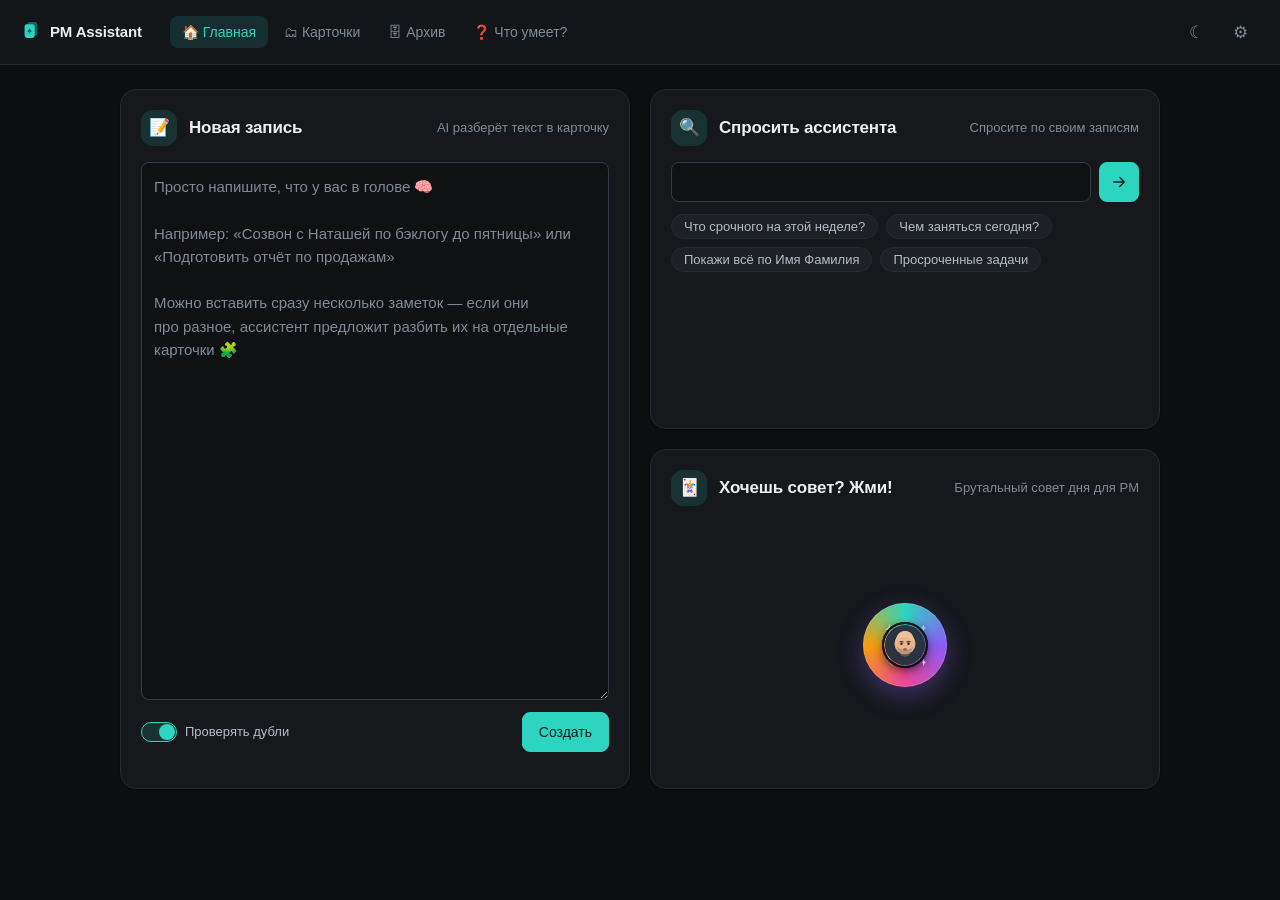
==== index.html @ d9297b16 "Типографика: неразрывные пробелы (&nbsp;) после предлогов в UI-тексте; кэш v=10" ====
<!DOCTYPE html>
<html lang="ru" data-theme="dark">
<head>
  <meta charset="UTF-8" />
  <meta name="viewport" content="width=device-width, initial-scale=1.0" />
  <meta name="description" content="PM Assistant — личный ИИ-ассистент менеджера продукта: превращает мысли в&nbsp;карточки, ищет по&nbsp;записям, проверяет дубли, синхронизирует между устройствами." />
  <meta name="color-scheme" content="dark light" />
  <meta name="theme-color" content="#0d0e10" />
  <title>PM Assistant</title>
  <link rel="icon" type="image/svg+xml" href="icon.svg" />
  <link rel="apple-touch-icon" href="icon.svg" />
  <link rel="stylesheet" href="style.css?v=10" />
</head>
<body>
  <header class="topbar">
    <div class="brand">
      <span class="logo" aria-hidden="true"><svg viewBox="0 0 24 24" fill="currentColor" aria-hidden="true"><rect x="8" y="1.2" width="11" height="15" rx="2.6" opacity="0.4"/><path fill-rule="evenodd" d="M7.6 3.5 h5.8 a2.6 2.6 0 0 1 2.6 2.6 v9.8 a2.6 2.6 0 0 1 -2.6 2.6 h-5.8 a2.6 2.6 0 0 1 -2.6 -2.6 v-9.8 a2.6 2.6 0 0 1 2.6 -2.6 Z M10.5 7 C10.5 9.2 8.7 11 6.5 11 C8.7 11 10.5 12.8 10.5 15 C10.5 12.8 12.3 11 14.5 11 C12.3 11 10.5 9.2 10.5 7 Z"/></svg></span>
      <h1>PM Assistant</h1>
    </div>
    <nav class="tabs" role="tablist">
      <button class="tab" role="tab" data-tab="capture" aria-selected="true">🏠 Главная</button>
      <button class="tab" role="tab" data-tab="board" aria-selected="false">🗂 Карточки</button>
      <button class="tab" role="tab" data-tab="archive" aria-selected="false">🗄 Архив</button>
      <button class="tab" role="tab" data-tab="help" aria-selected="false">❓ Что умеет?</button>
    </nav>
    <div class="topbar-actions">
      <button id="theme-toggle" class="icon-btn" title="Переключить тему" aria-label="Переключить тему">☾</button>
      <button id="settings-btn" class="icon-btn" title="Настройки" aria-label="Настройки">⚙</button>
    </div>
  </header>

  <main class="content">
    <!-- ВКЛАДКА: ГЛАВНАЯ -->
    <section id="view-capture" class="view view-capture" data-view="capture">
      <!-- Поиск (сверху) -->
      <section class="home-block home-block--search">
        <div class="home-block-head">
          <span class="home-block-icon">🔍</span>
          <h2 class="home-block-title">Спросить ассистента</h2>
          <span class="home-block-hint">Спросите по&nbsp;своим записям</span>
        </div>
        <div class="find-bar">
          <input id="search-input" class="find-input" type="text" placeholder="" />
          <button id="search-btn" class="btn btn-primary btn-icon" aria-label="Спросить">
            <span class="ic"><svg viewBox="0 0 24 24" fill="none" stroke="currentColor" stroke-width="1.8" stroke-linecap="round" stroke-linejoin="round" aria-hidden="true"><path d="M5 12h14M13 6l6 6-6 6"/></svg></span>
          </button>
        </div>
        <div class="find-suggestions">
          <button class="chip suggestion">Что срочного на&nbsp;этой неделе?</button>
          <button class="chip suggestion">Чем заняться сегодня?</button>
          <button class="chip suggestion">Покажи всё по&nbsp;Имя Фамилия</button>
          <button class="chip suggestion">Просроченные задачи</button>
        </div>
        <div id="search-status" class="status-line" hidden></div>
        <div id="search-answer" class="answer" hidden></div>
        <ul id="search-results" class="card-list"></ul>
      </section>

      <!-- Захват / обработка (снизу) -->
      <section class="home-block home-block--capture">
        <div class="home-block-head">
          <span class="home-block-icon">📝</span>
          <h2 class="home-block-title">Новая запись</h2>
          <span class="home-block-hint">AI разберёт текст в&nbsp;карточку</span>
        </div>
        <textarea
          id="capture-input"
          class="capture-input"
          placeholder="Просто напишите, что у&nbsp;вас в&nbsp;голове 🧠

Например: «Созвон с&nbsp;Наташей по&nbsp;бэклогу до&nbsp;пятницы» или «Подготовить отчёт по&nbsp;продажам»

Можно вставить сразу несколько заметок — если они про&nbsp;разное, ассистент предложит разбить их на&nbsp;отдельные карточки 🧩"
        ></textarea>
        <div class="capture-actions">
          <label class="switch" title="Перед сохранением проверять, нет ли похожей карточки">
            <input type="checkbox" id="dupcheck-toggle" checked />
            <span class="switch-track"><span class="switch-thumb"></span></span>
            <span class="switch-label">Проверять дубли</span>
          </label>
          <button id="parse-btn" class="btn btn-primary">Создать</button>
        </div>
        <div id="capture-status" class="status-line" hidden></div>
        <div id="capture-result" class="capture-result"></div>
      </section>

      <!-- The daily AI Meme -->
      <section class="home-block home-block--meme">
        <div class="home-block-head">
          <span class="home-block-icon">🃏</span>
          <h2 class="home-block-title">Хочешь совет? Жми!</h2>
          <span class="home-block-hint">Брутальный совет дня для&nbsp;PM</span>
        </div>
        <div class="meme-stage">
          <div class="meme-orbit">
            <button id="meme-btn" class="meme-btn" type="button" aria-label="Получить совет" title="Нажми на&nbsp;кнопку и&nbsp;получи совет">
              <span class="meme-btn-glow" aria-hidden="true"></span>
              <span class="meme-btn-ic" aria-hidden="true">🪩</span>
            </button>
            <span class="meme-avatar meme-avatar--1" aria-hidden="true">
              <svg viewBox="0 0 36 36" xmlns="http://www.w3.org/2000/svg">
                <circle cx="18" cy="18" r="17" fill="#2a3340"/>
                <path d="M8 16 C8 27 12 32 18 32 C24 32 28 27 28 16 C25 21 21 23 18 23 C15 23 11 21 8 16 Z" fill="#4a3b30"/>
                <circle cx="18" cy="16" r="8.4" fill="#e8b48c"/>
                <path d="M9.6 14 C9.6 8 13 5 18 5 C23 5 26.4 8 26.4 14 C24 11 21 10.4 18 10.4 C15 10.4 12 11 9.6 14 Z" fill="#3a2f2a"/>
                <path d="M11 18 C12 26 15 29 18 29 C21 29 20 22 18 22 C16 22 13 21 11 18 Z" fill="#3a2f2a"/>
                <rect x="12.8" y="14" width="4" height="1.4" rx="0.7" fill="#3a2f2a"/>
                <rect x="19.2" y="14" width="4" height="1.4" rx="0.7" fill="#3a2f2a"/>
                <circle cx="15" cy="16.6" r="1" fill="#1a1a1a"/>
                <circle cx="21" cy="16.6" r="1" fill="#1a1a1a"/>
              </svg>
            </span>
            <span class="meme-avatar meme-avatar--2" aria-hidden="true">
              <svg viewBox="0 0 36 36" xmlns="http://www.w3.org/2000/svg">
                <circle cx="18" cy="18" r="17" fill="#2a3340"/>
                <circle cx="18" cy="17" r="9" fill="#e8b48c"/>
                <path d="M10 14 C11 8 14.5 6 18 6 C21.5 6 25 8 26 14 C23 12 21 11.5 18 11.5 C15 11.5 13 12 10 14 Z" fill="#edbf9a"/>
                <path d="M11 19 C12 25 15 28 18 28 C21 28 24 25 25 19 C23 21 20.5 22 18 22 C15.5 22 13 21 11 19 Z" fill="#9a7a63" opacity="0.5"/>
                <rect x="13.2" y="14.6" width="3.6" height="1.3" rx="0.6" fill="#5a4636"/>
                <rect x="19.2" y="14.6" width="3.6" height="1.3" rx="0.6" fill="#5a4636"/>
                <circle cx="15" cy="17" r="1" fill="#1a1a1a"/>
                <circle cx="21" cy="17" r="1" fill="#1a1a1a"/>
                <rect x="16.5" y="20.6" width="3" height="2.4" rx="1" fill="#5a4636" opacity="0.6"/>
              </svg>
            </span>
          </div>
          <div id="meme-status" class="status-line" hidden></div>
          <blockquote id="meme-output" class="meme-output" hidden>
            <p class="meme-text"></p>
            <cite class="meme-hero"></cite>
          </blockquote>
        </div>
      </section>
    </section>

    <!-- ВКЛАДКА: КАРТОЧКИ -->
    <section id="view-board" class="view" data-view="board" hidden>
      <div class="filter-bar" role="toolbar" aria-label="Фильтры и&nbsp;сортировка">
        <span class="filter-cell">
          <select id="filter-person" class="filter-field" aria-label="Фильтр по&nbsp;персонам"><option value="">Персоны</option></select>
          <button type="button" class="filter-clear" data-clear="person" aria-label="Сбросить фильтр по&nbsp;персонам" hidden>✕</button>
        </span>
        <span class="filter-cell">
          <select id="filter-project" class="filter-field" aria-label="Фильтр по&nbsp;проекту"><option value="">Проект</option></select>
          <button type="button" class="filter-clear" data-clear="project" aria-label="Сбросить фильтр по&nbsp;проекту" hidden>✕</button>
        </span>
        <span class="filter-cell">
          <select id="filter-priority" class="filter-field" aria-label="Фильтр по&nbsp;приоритету">
            <option value="">Приоритет</option>
            <option value="P1">Высокий</option>
            <option value="P2">Средний</option>
            <option value="P3">Низкий</option>
          </select>
          <button type="button" class="filter-clear" data-clear="priority" aria-label="Сбросить фильтр по&nbsp;приоритету" hidden>✕</button>
        </span>
        <span class="filter-cell">
          <select id="filter-daterange" class="filter-field" aria-label="Фильтр по&nbsp;сроку">
            <option value="all">Срок</option>
            <option value="overdue">Просроченные</option>
            <option value="today">Сегодня</option>
            <option value="this_week">Эта неделя</option>
            <option value="this_month">Этот месяц</option>
          </select>
          <button type="button" class="filter-clear" data-clear="daterange" aria-label="Сбросить фильтр по&nbsp;сроку" hidden>✕</button>
        </span>
        <span class="filter-cell">
          <select id="filter-created" class="filter-field" aria-label="Фильтр по&nbsp;дате создания">
            <option value="all">Дата создания</option>
            <option value="today">Создано сегодня</option>
            <option value="this_week">Создано на&nbsp;этой неделе</option>
            <option value="this_month">Создано в&nbsp;этом месяце</option>
            <option value="older">Создано раньше</option>
          </select>
          <button type="button" class="filter-clear" data-clear="created" aria-label="Сбросить фильтр по&nbsp;дате создания" hidden>✕</button>
        </span>
        <select id="sort-select" class="filter-field filter-field--sort" aria-label="Сортировка">
          <option value="default">По&nbsp;умолчанию</option>
          <option value="deadline">По&nbsp;сроку</option>
          <option value="priority">По&nbsp;приоритету</option>
          <option value="person">По&nbsp;персонам</option>
          <option value="project">По&nbsp;проекту</option>
        </select>
        <button id="filter-reset" class="reset-link" disabled>Сбросить всё</button>
      </div>

      <p id="cards-count" class="board-count" hidden></p>
      <ul id="cards-list" class="board-grid"></ul>
      <p id="cards-empty" class="empty-col" hidden>Пока пусто. Добавьте запись на&nbsp;Главной.</p>
      <p id="cards-empty-filtered" class="empty-col" hidden>Ничего не найдено по&nbsp;выбранным фильтрам. <button type="button" id="cards-empty-reset" class="reset-link">Сбросить фильтры</button></p>
    </section>

    <!-- ВКЛАДКА: АРХИВ -->
    <section id="view-archive" class="view" data-view="archive" hidden>
      <div class="archive-head">
        <p class="hint">Карточки, удалённые из&nbsp;раздела «Карточки». Их можно вернуть или удалить навсегда.</p>
        <div class="archive-head-actions">
          <span class="count" id="count-archive">0</span>
          <button id="archive-clear" class="btn btn-ghost btn-sm" hidden>Очистить архив</button>
        </div>
      </div>
      <ul id="archive-list" class="card-list"></ul>
      <p id="archive-empty" class="empty-col" hidden>Архив пуст.</p>
    </section>

    <!-- ВКЛАДКА: ЧТО УМЕЕТ? -->
    <section id="view-help" class="view" data-view="help" hidden>
      <section class="home-block">
        <div class="home-block-head">
          <span class="home-block-icon">🧭</span>
          <h2 class="home-block-title">Что умеет PM Assistant</h2>
          <span class="home-block-hint">Возможности простым языком</span>
        </div>
        <p class="hint">PM Assistant — личный ассистент менеджера продукта. Он превращает разрозненные мысли,
          задачи и&nbsp;договорённости в&nbsp;аккуратные карточки и&nbsp;помогает быстро находить нужное.
          Ниже — задачи, которые он решает (в&nbsp;формате «Когда… → я&nbsp;хочу… → чтобы…»).</p>

        <ul class="help-grid">
          <li class="help-item">
            <span class="help-icon">📝</span>
            <div class="help-body">
              <h3 class="help-title">Новая запись из&nbsp;обычного текста</h3>
              <p class="help-jtbd"><b>Когда</b> мысль или задача возникает на&nbsp;ходу, <b>я&nbsp;хочу</b> записать её
                обычным текстом, <b>чтобы</b> не отвлекаться на&nbsp;заполнение полей.</p>
              <p class="help-desc">Пишете свободным текстом — ИИ сам разбирает его в&nbsp;структурированную карточку:
                заголовок, описание, персоны, проекты, приоритет, срок и&nbsp;теги.</p>
            </div>
          </li>

          <li class="help-item">
            <span class="help-icon">🧩</span>
            <div class="help-body">
              <h3 class="help-title">Разбивка на&nbsp;несколько карточек</h3>
              <p class="help-jtbd"><b>Когда</b> я&nbsp;вставляю сразу несколько разных заметок, <b>я&nbsp;хочу</b>, чтобы
                ассистент это заметил, <b>чтобы</b> каждое дело стало отдельной карточкой.</p>
              <p class="help-desc">Если в&nbsp;тексте несколько не связанных дел — разные люди, проекты или сроки —
                ассистент предложит разделить их на&nbsp;отдельные карточки (или оставить всё одной заметкой).</p>
            </div>
          </li>

          <li class="help-item">
            <span class="help-icon">🔁</span>
            <div class="help-body">
              <h3 class="help-title">Проверка дублей и&nbsp;объединение</h3>
              <p class="help-jtbd"><b>Когда</b> я&nbsp;завожу запись, похожую на&nbsp;уже существующую, <b>я&nbsp;хочу</b>
                узнать об&nbsp;этом сразу, <b>чтобы</b> не плодить дубликаты.</p>
              <p class="help-desc">Перед сохранением ассистент ищет похожие карточки. Можно оставить обе,
                объединить их в&nbsp;одну (ИИ соберёт общий контекст) или не добавлять. Проверку можно отключить
                тумблером в&nbsp;блоке «Новая запись».</p>
            </div>
          </li>

          <li class="help-item">
            <span class="help-icon">🔍</span>
            <div class="help-body">
              <h3 class="help-title">Спросить ассистента</h3>
              <p class="help-jtbd"><b>Когда</b> мне нужно быстро понять, что важно, <b>я&nbsp;хочу</b> спросить
                своими словами, <b>чтобы</b> получить ответ по&nbsp;своим записям.</p>
              <p class="help-desc">Задайте вопрос на&nbsp;естественном языке («Что срочного на&nbsp;этой неделе?»,
                «Покажи всё по&nbsp;Имя Фамилия») — ассистент найдёт подходящие карточки, покажет краткую сводку
                сверху и&nbsp;предложит сохранить её отдельной карточкой.</p>
            </div>
          </li>

          <li class="help-item">
            <span class="help-icon">🗂</span>
            <div class="help-body">
              <h3 class="help-title">Карточки: фильтры и&nbsp;сортировка</h3>
              <p class="help-jtbd"><b>Когда</b> задач много, <b>я&nbsp;хочу</b> отфильтровать их по&nbsp;человеку,
                проекту, приоритету, сроку или дате создания, <b>чтобы</b> сосредоточиться на&nbsp;нужном.</p>
              <p class="help-desc">Доска со&nbsp;всеми активными карточками. Фильтры по&nbsp;персонам, проекту,
                приоритету, сроку (просроченные / сегодня / неделя / месяц) и&nbsp;дате создания, сортировка и&nbsp;сброс
                одного или всех фильтров сразу.</p>
            </div>
          </li>

          <li class="help-item">
            <span class="help-icon">👤</span>
            <div class="help-body">
              <h3 class="help-title">Умное распознавание персон</h3>
              <p class="help-jtbd"><b>Когда</b> я&nbsp;упоминаю человека коротко («Настя», «Иванов»), <b>я&nbsp;хочу</b>,
                чтобы ассистент понял, о&nbsp;ком речь, <b>чтобы</b> записи об&nbsp;одном человеке не разъезжались.</p>
              <p class="help-desc">Уменьшительные имена разворачиваются (Настя → Анастасия), а&nbsp;если не хватает
                имени или фамилии — ассистент уточнит недостающее (в&nbsp;том числе при&nbsp;разбивке на&nbsp;несколько карточек).</p>
            </div>
          </li>

          <li class="help-item">
            <span class="help-icon">⚡</span>
            <div class="help-body">
              <h3 class="help-title">Приоритеты и&nbsp;сроки</h3>
              <p class="help-jtbd"><b>Когда</b> дел много, <b>я&nbsp;хочу</b> видеть, что важнее и&nbsp;что горит,
                <b>чтобы</b> правильно расставлять фокус.</p>
              <p class="help-desc">Три уровня приоритета (Высокий / Средний / Низкий) и&nbsp;срок выполнения
                у&nbsp;каждой карточки — с&nbsp;подсветкой просроченных.</p>
            </div>
          </li>

          <li class="help-item">
            <span class="help-icon">🗄</span>
            <div class="help-body">
              <h3 class="help-title">Архив</h3>
              <p class="help-jtbd"><b>Когда</b> карточка больше не нужна, <b>я&nbsp;хочу</b> убрать её с&nbsp;глаз,
                но не потерять, <b>чтобы</b> при&nbsp;необходимости вернуть.</p>
              <p class="help-desc">Удалённые карточки попадают в&nbsp;архив — их можно вернуть, удалить навсегда
                поштучно или очистить архив целиком.</p>
            </div>
          </li>

          <li class="help-item">
            <span class="help-icon">☁️</span>
            <div class="help-body">
              <h3 class="help-title">Синхронизация между устройствами</h3>
              <p class="help-jtbd"><b>Когда</b> я&nbsp;работаю с&nbsp;разных устройств, <b>я&nbsp;хочу</b> видеть одни
                и&nbsp;те же карточки везде, <b>чтобы</b> не терять контекст.</p>
              <p class="help-desc">Подключив Supabase в&nbsp;настройках, вы получаете доступ к&nbsp;своим карточкам
                с&nbsp;компьютера и&nbsp;телефона — данные синхронизируются автоматически.</p>
            </div>
          </li>

          <li class="help-item">
            <span class="help-icon">🪩</span>
            <div class="help-body">
              <h3 class="help-title">Хочешь совет? Жми!</h3>
              <p class="help-jtbd"><b>Когда</b> хочется встряхнуться и&nbsp;взглянуть на&nbsp;работу под&nbsp;другим углом,
                <b>я&nbsp;хочу</b> нажать одну кнопку, <b>чтобы</b> получить заряд бодрости и&nbsp;неочевидную мысль.</p>
              <p class="help-desc">Нажмите на&nbsp;диско-шар на&nbsp;Главной — ассистент сгенерирует свежий
                юмористический совет дня для&nbsp;продакт-менеджера. Каждый раз новый.</p>
            </div>
          </li>

          <li class="help-item">
            <span class="help-icon">🎨</span>
            <div class="help-body">
              <h3 class="help-title">Темы оформления</h3>
              <p class="help-jtbd"><b>Когда</b> я&nbsp;работаю в&nbsp;разное время суток и&nbsp;в&nbsp;разной обстановке, <b>я&nbsp;хочу</b>
                переключать вид интерфейса, <b>чтобы</b> глазам было комфортно.</p>
              <p class="help-desc">Три темы по&nbsp;кругу — тёмная, светлая и&nbsp;«Стекло» (Liquid Glass). Переключаются
                одной кнопкой в&nbsp;шапке, выбор запоминается.</p>
            </div>
          </li>

          <li class="help-item">
            <span class="help-icon">📤</span>
            <div class="help-body">
              <h3 class="help-title">Экспорт данных</h3>
              <p class="help-jtbd"><b>Когда</b> мне нужна резервная копия или перенос, <b>я&nbsp;хочу</b> выгрузить
                все карточки одним файлом, <b>чтобы</b> данные всегда оставались под&nbsp;рукой и&nbsp;под&nbsp;контролем.</p>
              <p class="help-desc">В&nbsp;настройках — кнопка «Экспорт данных»: сохраняет все записи в&nbsp;JSON-файл.
                Данные хранятся только у&nbsp;вас, в&nbsp;этом браузере.</p>
            </div>
          </li>
        </ul>
      </section>
    </section>
  </main>

  <!-- Модалка настроек -->
  <div id="settings-modal" class="modal" hidden>
    <div class="modal-card">
      <div class="modal-header">
        <h2>Настройки</h2>
        <button id="settings-close" class="icon-btn" aria-label="Закрыть">✕</button>
      </div>
      <label class="field-label" for="api-key-input">Claude API ключ</label>
      <input id="api-key-input" class="text-input" type="password" placeholder="sk-ant-..." autocomplete="off" />
      <p class="hint">Хранится только в&nbsp;этом браузере (localStorage) и&nbsp;шлётся напрямую в&nbsp;api.anthropic.com.</p>

      <label class="field-label" for="model-input">Модель</label>
      <input id="model-input" class="text-input" type="text" placeholder="claude-haiku-4-5-20251001" />

      <label class="field-label" for="supabase-url-input">Синхронизация: Supabase URL</label>
      <input id="supabase-url-input" class="text-input" type="text" placeholder="https://xxxxxxxx.supabase.co" autocomplete="off" />

      <label class="field-label" for="supabase-key-input">Supabase anon-ключ</label>
      <input id="supabase-key-input" class="text-input" type="password" placeholder="eyJhbGciOi..." autocomplete="off" />

      <label class="field-label" for="workspace-input">ID рабочей области</label>
      <input id="workspace-input" class="text-input" type="text" placeholder="default" autocomplete="off" />
      <p class="hint">Синхронизирует карточки между устройствами. Введите одинаковые URL, ключ и&nbsp;ID рабочей области на&nbsp;всех устройствах. Ключи хранятся только в&nbsp;этом браузере.</p>
      <div class="sync-row">
        <button id="sync-now" class="btn btn-ghost">Синхронизировать сейчас</button>
        <span id="sync-status" class="status-line" hidden></span>
      </div>

      <div class="modal-footer">
        <button id="export-btn" class="btn btn-ghost">Экспорт данных</button>
        <button id="settings-save" class="btn btn-primary">Сохранить</button>
      </div>
    </div>
  </div>

  <script src="config.js"></script>
  <script type="module" src="app.js?v=10"></script>
</body>
</html>
---- style.css ----
/* =========================================================================
   PM Assistant — дизайн-система
   Принципы: единая типографическая шкала, единая шкала отступов, один акцент
   (teal), консистентные контролы и карточки, мягкая «воздушная» вёрстка.
   ========================================================================= */

:root {
  /* Радиусы */
  --r-sm: 8px;
  --r-md: 12px;
  --r-lg: 16px;
  --r-pill: 999px;

  /* Шкала отступов (4px-сетка) */
  --s-1: 4px;
  --s-2: 8px;
  --s-3: 12px;
  --s-4: 16px;
  --s-5: 20px;
  --s-6: 24px;
  --s-8: 32px;

  /* Типографическая шкала */
  --fs-xs: 12px;     /* подписи, мета */
  --fs-sm: 13px;     /* подсказки, вторичный текст */
  --fs-base: 14px;   /* основной текст, контролы */
  --fs-md: 15px;     /* ввод */
  --fs-lg: 17px;     /* заголовок секции */
  --fs-xl: 20px;     /* заголовок модалки */

  --fw-normal: 400;
  --fw-medium: 500;
  --fw-semibold: 600;
  --lh-tight: 1.3;
  --lh-base: 1.55;
  --lh-normal: 1.45;

  --font: "Inter", -apple-system, BlinkMacSystemFont, "Segoe UI", Roboto, Helvetica, Arial, sans-serif;

  /* Высота контролов — единая для кнопок, инпутов, селектов */
  --control-h: 40px;
  --control-h-sm: 32px;

  --ring: 0 0 0 3px var(--accent-weak);
  --tr: 0.15s ease;
}

[data-theme="dark"] {
  --bg: #0d0e10;
  --bg-elev: #16181c;
  --bg-elev-2: #1d2025;
  --bg-input: #0f1113;
  --border: #262a31;
  --border-strong: #353b44;
  --text: #eceef2;
  --text-2: #b6bcc7;
  --text-3: #828a97;
  --accent: #2dd4bf;
  --accent-hover: #5ee3d3;
  --accent-weak: rgba(45, 212, 191, 0.13);
  --on-accent: #03201c;
  --danger: #f87171;
  --danger-weak: rgba(248, 113, 113, 0.15);
  --warn: #fbbf24;
  --warn-weak: rgba(251, 191, 36, 0.15);
  --ok: #34d399;
  --shadow-sm: 0 1px 2px rgba(0, 0, 0, 0.4);
  --shadow-md: 0 4px 16px rgba(0, 0, 0, 0.4);
  --shadow-lg: 0 12px 40px rgba(0, 0, 0, 0.55);
}

[data-theme="light"] {
  --bg: #f6f7f9;
  --bg-elev: #ffffff;
  --bg-elev-2: #f1f3f5;
  --bg-input: #ffffff;
  --border: #e6e8ec;
  --border-strong: #d3d7de;
  --text: #15181d;
  --text-2: #4a515c;
  --text-3: #79818d;
  --accent: #0d9488;
  --accent-hover: #0b8378;
  --accent-weak: rgba(13, 148, 136, 0.10);
  --on-accent: #ffffff;
  --danger: #dc2626;
  --danger-weak: rgba(220, 38, 38, 0.10);
  --warn: #b45309;
  --warn-weak: rgba(180, 83, 9, 0.12);
  --ok: #059669;
  --shadow-sm: 0 1px 2px rgba(20, 30, 40, 0.06);
  --shadow-md: 0 4px 16px rgba(20, 30, 40, 0.08);
  --shadow-lg: 0 12px 40px rgba(20, 30, 40, 0.14);
}

/* ===== Тема «Стекло» (Liquid Glass) =====
   Матовое стекло: светлая полупрозрачная плёнка-поверхность с ярким кантом
   поверх тёмного цветного градиента. Панели СВЕТЛЕЕ фона (это и читается как
   «стекло»), границы заметные. Палитра — холодная неоновая. */
[data-theme="glass"] {
  --bg: #0b1020;
  --bg-elev: rgba(255, 255, 255, 0.09);
  --bg-elev-2: rgba(255, 255, 255, 0.055);
  --bg-input: rgba(255, 255, 255, 0.06);
  --border: rgba(255, 255, 255, 0.22);
  --border-strong: rgba(255, 255, 255, 0.4);
  --text: #f4f6fb;
  --text-2: #ccd2e0;
  --text-3: #98a1b5;
  --accent: #5fe0cf;
  --accent-hover: #84ecdd;
  --accent-weak: rgba(95, 224, 207, 0.22);
  --on-accent: #042823;
  --danger: #ff9b9b;
  --danger-weak: rgba(255, 155, 155, 0.22);
  --warn: #ffcf6a;
  --warn-weak: rgba(255, 207, 106, 0.22);
  --ok: #6fe0b0;
  --shadow-sm: 0 2px 10px rgba(0, 0, 0, 0.35);
  --shadow-md: 0 10px 34px rgba(0, 0, 0, 0.42);
  --shadow-lg: 0 22px 60px rgba(0, 0, 0, 0.55);
  /* Более «жидкие» крупные скругления у стекла. */
  --r-lg: 22px;
  --r-md: 16px;
  /* Толщина стекла: яркий блик-кант сверху + лёгкая внутренняя обводка. */
  --glass-edge: inset 0 1px 0 rgba(255, 255, 255, 0.4), inset 0 0 0 1px rgba(255, 255, 255, 0.06);
  --glass-blur: saturate(180%) blur(22px);
}

* { box-sizing: border-box; }

html, body {
  margin: 0;
  background: var(--bg);
  color: var(--text);
  font-family: var(--font);
  font-size: var(--fs-base);
  line-height: var(--lh-base);
  -webkit-font-smoothing: antialiased;
  text-rendering: optimizeLegibility;
}

/* Тёмный цветной градиент-фон под стеклом — прямо на body (надёжно на мобильных,
   в отличие от ::before с отрицательным z-index). Зафиксирован при прокрутке. */
[data-theme="glass"] body {
  background:
    radial-gradient(48% 42% at 14% 10%, rgba(95, 224, 207, 0.38), transparent 70%),
    radial-gradient(46% 40% at 88% 8%, rgba(139, 122, 246, 0.34), transparent 70%),
    radial-gradient(52% 46% at 78% 86%, rgba(236, 122, 170, 0.3), transparent 72%),
    radial-gradient(46% 46% at 16% 92%, rgba(96, 165, 250, 0.26), transparent 72%),
    var(--bg);
  background-attachment: fixed;
}

/* Стеклянные поверхности: размытие фона + заметный кант + лёгкая тень глубины.
   Светлая плёнка (var(--bg-elev)) поверх тёмного градиента и есть «стекло». */
[data-theme="glass"] .home-block,
[data-theme="glass"] .card,
[data-theme="glass"] .answer,
[data-theme="glass"] .meme-output,
[data-theme="glass"] .modal-card,
[data-theme="glass"] .dup-col,
[data-theme="glass"] .help-item {
  -webkit-backdrop-filter: var(--glass-blur);
  backdrop-filter: var(--glass-blur);
  border-color: var(--border);
  box-shadow: var(--shadow-md), var(--glass-edge);
}
[data-theme="glass"] .topbar {
  -webkit-backdrop-filter: var(--glass-blur);
  backdrop-filter: var(--glass-blur);
  background: rgba(255, 255, 255, 0.06);
  box-shadow: var(--glass-edge);
}
/* Контролы тоже из матового стекла, с видимой обводкой. */
[data-theme="glass"] .btn,
[data-theme="glass"] .text-input,
[data-theme="glass"] .find-input,
[data-theme="glass"] .capture-input,
[data-theme="glass"] .select,
[data-theme="glass"] textarea,
[data-theme="glass"] .filter-field,
[data-theme="glass"] .reset-link,
[data-theme="glass"] .chip {
  -webkit-backdrop-filter: saturate(160%) blur(10px);
  backdrop-filter: saturate(160%) blur(10px);
  border-color: var(--border);
}
[data-theme="glass"] .btn-primary {
  box-shadow: var(--glass-edge), 0 4px 16px rgba(95, 224, 207, 0.3);
}
/* Иконка-плашка секции — тоже стеклянная капля. */
[data-theme="glass"] .home-block-icon,
[data-theme="glass"] .help-icon {
  box-shadow: var(--glass-edge);
}
/* Усиленное «всплытие» панелей и карточек на наведении. */
[data-theme="glass"] .home-block:hover,
[data-theme="glass"] .card:hover {
  box-shadow: var(--shadow-lg), var(--glass-edge);
  border-color: var(--border-strong);
}

h1, h2, h3, p { margin: 0; }

/* ===== Шапка ===== */
.topbar {
  display: flex;
  align-items: center;
  gap: var(--s-4);
  padding: var(--s-3) var(--s-5);
  background: color-mix(in srgb, var(--bg-elev) 85%, transparent);
  backdrop-filter: blur(8px);
  border-bottom: 1px solid var(--border);
  position: sticky;
  top: 0;
  z-index: 10;
}
.brand { display: flex; align-items: center; gap: var(--s-2); }
.brand .logo { color: var(--accent); display: inline-flex; }
.brand .logo svg { width: 22px; height: 22px; display: block; }
.brand h1 { font-size: var(--fs-md); font-weight: var(--fw-semibold); letter-spacing: -0.01em; }

.tabs { display: flex; gap: var(--s-1); margin-left: var(--s-3); }
.tab {
  background: transparent;
  border: none;
  color: var(--text-3);
  padding: var(--s-2) var(--s-3);
  border-radius: var(--r-sm);
  cursor: pointer;
  font-family: inherit;
  font-size: var(--fs-base);
  font-weight: var(--fw-medium);
  white-space: nowrap;
  transition: background var(--tr), color var(--tr);
}
.tab:hover { color: var(--text); background: var(--bg-elev-2); }
.tab[aria-selected="true"] { color: var(--accent); background: var(--accent-weak); }

.topbar-actions { margin-left: auto; display: flex; gap: var(--s-1); }
.icon-btn {
  display: inline-flex; align-items: center; justify-content: center;
  background: transparent;
  border: 1px solid transparent;
  color: var(--text-3);
  width: var(--control-h); height: var(--control-h);
  border-radius: var(--r-sm);
  cursor: pointer;
  font-size: var(--fs-lg);
  transition: background var(--tr), color var(--tr);
}
.icon-btn:hover { background: var(--bg-elev-2); color: var(--text); }

/* ===== Контент ===== */
.content { max-width: 1080px; margin: 0 auto; padding: var(--s-6) var(--s-5) 80px; }

/* ===== Контролы: единый базис для input / textarea / select ===== */
textarea, .text-input, .find-input, .capture-input, .select {
  width: 100%;
  background: var(--bg-input);
  border: 1px solid var(--border-strong);
  border-radius: var(--r-sm);
  color: var(--text);
  padding: 0 var(--s-3);
  height: var(--control-h);
  font-family: inherit;
  font-size: var(--fs-md);
  transition: border-color var(--tr), box-shadow var(--tr);
}
textarea, .capture-input { height: auto; padding: var(--s-3); line-height: var(--lh-base); }
::placeholder { color: var(--text-3); }
textarea:focus, .text-input:focus, .find-input:focus, .select:focus, .capture-input:focus {
  outline: none;
  border-color: var(--accent);
  box-shadow: var(--ring);
}
.select { appearance: none; -webkit-appearance: none; cursor: pointer; padding-right: var(--s-6);
  background-image: linear-gradient(45deg, transparent 50%, var(--text-3) 50%), linear-gradient(135deg, var(--text-3) 50%, transparent 50%);
  background-position: calc(100% - 14px) center, calc(100% - 9px) center;
  background-size: 5px 5px, 5px 5px;
  background-repeat: no-repeat;
}

/* ===== Кнопки ===== */
.btn {
  display: inline-flex; align-items: center; justify-content: center; gap: var(--s-2);
  height: var(--control-h);
  background: var(--bg-elev-2);
  border: 1px solid var(--border-strong);
  color: var(--text);
  padding: 0 var(--s-4);
  border-radius: var(--r-sm);
  cursor: pointer;
  font-family: inherit;
  font-size: var(--fs-base);
  font-weight: var(--fw-medium);
  white-space: nowrap;
  transition: background var(--tr), border-color var(--tr), filter var(--tr), opacity var(--tr);
}
.btn:hover { border-color: var(--text-3); }
.btn:disabled { opacity: 0.5; cursor: not-allowed; }
.btn-primary { background: var(--accent); border-color: var(--accent); color: var(--on-accent); }
.btn-primary:hover { background: var(--accent-hover); border-color: var(--accent-hover); }
.btn-ghost { background: transparent; border-color: transparent; color: var(--text-2); }
.btn-ghost:hover { background: var(--bg-elev-2); border-color: var(--border); }
.btn-sm { height: var(--control-h-sm); padding: 0 var(--s-3); font-size: var(--fs-sm); }
.btn.is-active { border-color: var(--accent); color: var(--accent); background: var(--accent-weak); }

/* ===== Вкладка «Главная» ===== */
.view-capture:not([hidden]) { display: flex; flex-direction: column; gap: var(--s-5); }

/* Десктоп: используем ширину экрана. Двухколоночная сетка — слева во всю высоту
   «Новая запись» (главный ввод), справа друг под другом «Спросить ассистента»
   и «Хочешь совет?». Так нет пустого вертикального пространства. */
@media (min-width: 880px) {
  .view-capture:not([hidden]) {
    display: grid;
    grid-template-columns: 1fr 1fr;
    grid-template-areas:
      "capture search"
      "capture meme";
    align-items: stretch;
  }
  .home-block--search { grid-area: search; }
  .home-block--capture { grid-area: capture; }
  .home-block--meme { grid-area: meme; }
  .home-block { min-height: 0; }
}

/* Карточка-секция: единый контейнер для «Спросить ассистента», «Новая запись»
   и «Хочешь совет? Жми!». Одинаковые отступы до краев (--s-5) и единая
   минимальная высота — для визуальной консистентности блоков на Главной. */
.home-block {
  background: var(--bg-elev);
  border: 1px solid var(--border);
  border-radius: var(--r-lg);
  padding: var(--s-5);
  box-shadow: var(--shadow-sm);
  min-height: 340px;
  display: flex;
  flex-direction: column;
}

/* Заголовок секции: иконка-плашка + заголовок + подсказка справа */
.home-block-head {
  display: flex;
  align-items: center;
  gap: var(--s-3);
  margin-bottom: var(--s-4);
}
.home-block-icon {
  flex: none;
  display: inline-flex; align-items: center; justify-content: center;
  width: 36px; height: 36px;
  border-radius: var(--r-md);
  background: var(--accent-weak);
  font-size: var(--fs-lg);
}
.home-block-title {
  font-size: var(--fs-lg);
  font-weight: var(--fw-semibold);
  letter-spacing: -0.01em;
  line-height: var(--lh-tight);
}
.home-block-hint {
  color: var(--text-3);
  font-size: var(--fs-sm);
  line-height: var(--lh-tight);
  margin-left: auto;
  text-align: right;
}
@media (max-width: 600px) {
  .home-block-hint { display: none; }
}

/* Поле ввода растягивается, заполняя блок до единой высоты с остальными. */
.capture-input { flex: 1 1 auto; min-height: 180px; font-size: var(--fs-md); }
.capture-actions {
  display: flex;
  align-items: center;
  justify-content: space-between;
  margin-top: var(--s-3);
  gap: var(--s-3);
}
.hint { color: var(--text-3); font-size: var(--fs-sm); }
.capture-result { margin-top: var(--s-4); }

/* Тумблер (переключатель) — например, «Проверять дубли». */
.switch { display: inline-flex; align-items: center; gap: var(--s-2); cursor: pointer; user-select: none; }
.switch input { position: absolute; opacity: 0; width: 0; height: 0; }
.switch-track {
  flex: none; position: relative;
  width: 36px; height: 20px;
  background: var(--bg-elev-2);
  border: 1px solid var(--border-strong);
  border-radius: var(--r-pill);
  transition: background var(--tr), border-color var(--tr);
}
.switch-thumb {
  position: absolute; top: 1px; left: 1px;
  width: 16px; height: 16px;
  background: var(--text-3);
  border-radius: 50%;
  transition: transform var(--tr), background var(--tr);
}
.switch input:checked + .switch-track { background: var(--accent-weak); border-color: var(--accent); }
.switch input:checked + .switch-track .switch-thumb { transform: translateX(16px); background: var(--accent); }
.switch input:focus-visible + .switch-track { box-shadow: var(--ring); }
.switch-label { font-size: var(--fs-sm); color: var(--text-2); }

/* ===== Раздел «Что умеет?» ===== */
.help-grid {
  list-style: none;
  margin: var(--s-5) 0 0;
  padding: 0;
  display: grid;
  grid-template-columns: repeat(auto-fill, minmax(280px, 1fr));
  gap: var(--s-4);
}
.help-item {
  display: flex;
  gap: var(--s-3);
  padding: var(--s-4);
  background: var(--bg-elev-2);
  border: 1px solid var(--border);
  border-radius: var(--r-md);
}
.help-icon {
  flex: none;
  display: inline-flex; align-items: center; justify-content: center;
  width: 34px; height: 34px;
  border-radius: var(--r-md);
  background: var(--accent-weak);
  font-size: var(--fs-lg);
}
.help-body { min-width: 0; }
.help-title {
  font-size: var(--fs-md);
  font-weight: var(--fw-semibold);
  line-height: var(--lh-tight);
  margin: 2px 0 var(--s-2);
}
.help-jtbd {
  font-size: var(--fs-sm);
  color: var(--text-2);
  line-height: var(--lh-normal);
  margin: 0 0 var(--s-2);
  padding-left: var(--s-3);
  border-left: 2px solid var(--accent);
}
.help-jtbd b { color: var(--text-1); font-weight: var(--fw-semibold); }
.help-desc {
  font-size: var(--fs-sm);
  color: var(--text-3);
  line-height: var(--lh-normal);
  margin: 0;
}

/* ===== The daily AI Meme ===== */
/* Растягиваем сцену на всю высоту блока и центрируем диско-шар, чтобы блок
   совпадал по высоте с соседними и не «жил» симметричными отступами. */
.meme-stage {
  flex: 1 1 auto;
  display: flex;
  flex-direction: column;
  align-items: center;
  justify-content: center;
  text-align: center;
  gap: var(--s-4);
}

/* Орбита: контейнер для диско-шара и крутящихся вокруг него аватаров.
   Радиус орбиты задаётся переменной --orbit (используется в @keyframes). */
.meme-orbit {
  position: relative;
  width: 200px;
  height: 200px;
  display: flex;
  align-items: center;
  justify-content: center;
  --orbit: 84px;
  --meme-speed: 1;   /* множитель скорости: 1 — обычная, >1 — разгон */
}
/* Аватар закреплён в центре орбиты и крутится по кругу. Одиночный приём
   rotate→translate→rotate в одном keyframe — надёжно работает в iOS Safari
   (без вложенных контейнеров нулевого размера, которые там «ломались»). */
.meme-avatar {
  position: absolute;
  top: 50%;
  left: 50%;
  width: 42px;
  height: 42px;
  margin: -21px 0 0 -21px;   /* центрируем точку вращения */
  border-radius: 50%;
  overflow: hidden;
  pointer-events: none;
  box-shadow: 0 4px 12px rgba(0, 0, 0, 0.35), 0 0 0 2px var(--bg-elev);
  /* Длительность делится на множитель скорости — больше множитель, быстрее оборот. */
  animation: meme-orbit calc(12s / var(--meme-speed)) linear infinite;
}
.meme-avatar svg { width: 100%; height: 100%; display: block; }
/* Второй аватар — на противоположной стороне орбиты (сдвиг фазы на половину). */
.meme-avatar--2 { animation-delay: -6s; }

/* Полный оборот: на каждом шаге сначала поворот вокруг центра, затем вынос
   на радиус, затем контр-поворот — чтобы лицо оставалось «вертикальным». */
@keyframes meme-orbit {
  from { transform: rotate(0deg) translateX(var(--orbit)) rotate(0deg); }
  to   { transform: rotate(360deg) translateX(var(--orbit)) rotate(-360deg); }
}

/* Круглая «магическая» кнопка с переливающимся градиентом и пульсацией. */
.meme-btn {
  position: relative;
  flex: none;
  width: 84px;
  height: 84px;
  border-radius: 50%;
  border: none;
  cursor: pointer;
  color: #fff;
  background: conic-gradient(from 0deg, #2dd4bf, #8b5cf6, #ec4899, #f59e0b, #2dd4bf);
  box-shadow: 0 8px 24px rgba(139, 92, 246, 0.35), inset 0 0 0 1px rgba(255, 255, 255, 0.15);
  transition: transform var(--tr), box-shadow var(--tr), filter var(--tr);
  animation: meme-spin calc(6s / var(--meme-speed)) linear infinite;
}
.meme-btn:hover { transform: scale(1.06); box-shadow: 0 10px 30px rgba(236, 72, 153, 0.45), inset 0 0 0 1px rgba(255, 255, 255, 0.2); }
.meme-btn:active { transform: scale(0.97); }
.meme-btn:focus-visible { outline: none; box-shadow: var(--ring), 0 8px 24px rgba(139, 92, 246, 0.35); }
.meme-btn:disabled { cursor: progress; }

/* Светящееся «дыхание» под кнопкой. */
.meme-btn-glow {
  position: absolute;
  inset: -6px;
  border-radius: 50%;
  background: inherit;
  filter: blur(14px);
  opacity: 0.55;
  z-index: -1;
  animation: meme-pulse 2.4s ease-in-out infinite;
}
.meme-btn-ic {
  position: relative;
  font-size: 38px;
  line-height: 1;
  display: block;
  filter: drop-shadow(0 1px 3px rgba(0, 0, 0, 0.4));
  /* Диско-шар слегка покачивается на «нити». */
  animation: meme-sway 3.2s ease-in-out infinite;
}
.meme-btn.is-loading .meme-btn-ic { animation: meme-sway 0.7s ease-in-out infinite; }

@keyframes meme-spin { to { transform: rotate(360deg); } }
@keyframes meme-sway { 0%, 100% { transform: rotate(-8deg); } 50% { transform: rotate(8deg); } }
@keyframes meme-pulse { 0%, 100% { opacity: 0.4; transform: scale(1); } 50% { opacity: 0.7; transform: scale(1.08); } }
@media (prefers-reduced-motion: reduce) {
  .meme-btn, .meme-btn-ic, .meme-btn-glow, .meme-avatar { animation: none; }
}

.meme-hint { color: var(--text-3); font-size: var(--fs-sm); max-width: 460px; margin: 0; }

/* Карточка-цитата с результатом. */
.meme-output {
  margin: var(--s-2) 0 0;
  max-width: 560px;
  background:
    linear-gradient(180deg, var(--accent-weak), transparent 70px),
    var(--bg-elev-2);
  border: 1px solid var(--border);
  border-radius: var(--r-lg);
  padding: var(--s-5);
  box-shadow: var(--shadow-sm);
}
.meme-text {
  margin: 0;
  font-size: var(--fs-lg);
  font-weight: var(--fw-medium);
  line-height: var(--lh-normal);
  color: var(--text);
}
.meme-hero {
  display: block;
  margin-top: var(--s-3);
  font-style: normal;
  font-size: var(--fs-sm);
  font-weight: var(--fw-semibold);
  letter-spacing: 0.02em;
  color: var(--accent);
  text-transform: uppercase;
}
.meme-hero:empty { display: none; }

/* ===== Горизонтальный бар фильтров и сортировки ===== */
.filter-bar {
  display: flex;
  flex-wrap: wrap;
  align-items: center;
  gap: var(--s-2);
  margin-bottom: var(--s-5);   /* отступ, чтобы доска не слипалась с фильтрами */
}

/* Дропдаун-фильтр: равная фиксированная ширина у всех полей. */
.filter-field {
  appearance: none; -webkit-appearance: none;
  flex: 0 0 auto;
  width: 150px;
  height: var(--control-h-sm);
  padding: 0 var(--s-5) 0 var(--s-3);
  background: var(--bg-elev);
  border: 1px solid var(--border);
  border-radius: var(--r-pill);
  color: var(--text-2);
  font-family: inherit;
  font-size: var(--fs-sm);
  font-weight: var(--fw-medium);
  cursor: pointer;
  white-space: nowrap;
  overflow: hidden;
  text-overflow: ellipsis;
  transition: border-color var(--tr), color var(--tr), background var(--tr);
  /* компактная стрелка-шеврон у правого края */
  background-image: linear-gradient(45deg, transparent 50%, currentColor 50%), linear-gradient(135deg, currentColor 50%, transparent 50%);
  background-position: calc(100% - 14px) center, calc(100% - 10px) center;
  background-size: 4px 4px, 4px 4px;
  background-repeat: no-repeat;
}
.filter-field:hover { border-color: var(--border-strong); color: var(--text); }
.filter-field:focus { outline: none; border-color: var(--accent); box-shadow: var(--ring); }

/* Активный фильтр — пилюля целиком в акценте; место справа под «✕» + стрелку. */
.filter-field.is-filtered {
  border-color: var(--accent);
  background-color: var(--accent-weak);
  color: var(--accent);
  padding-right: 44px;
}

/* Ячейка фильтра: контейнер для пилюли, стрелки и кнопки персонального сброса. */
.filter-cell { position: relative; flex: 0 0 auto; display: inline-flex; }

/* Стрелка вниз — глиф того же размера, что и «✕» (один уровень, один кегль).
   Заменяет градиентный шеврон у фильтр-пилюль. */
.filter-cell .filter-field { background-image: none; }
.filter-cell::after {
  content: '\25BE';   /* ▾ */
  position: absolute;
  top: 50%;
  right: 12px;
  transform: translateY(-50%);
  font-size: 11px;
  line-height: 1;
  color: var(--text-3);
  pointer-events: none;
}
.filter-cell:hover::after { color: var(--text); }
.filter-cell:has(.filter-field.is-filtered)::after { color: var(--accent); }

/* Сброс одного фильтра — «✕» того же кегля, слева от стрелки (не перекрывает). */
.filter-clear {
  position: absolute;
  top: 50%;
  right: 24px;
  transform: translateY(-50%);
  width: 18px; height: 18px;
  display: inline-flex; align-items: center; justify-content: center;
  border: none;
  border-radius: var(--r-pill);
  background: transparent;
  color: var(--accent);
  font-size: 11px;
  line-height: 1;
  cursor: pointer;
  padding: 0;
  transition: background var(--tr), color var(--tr);
}
.filter-clear:hover { background: var(--accent); color: var(--on-accent); }

/* Сортировка прижата к правому краю как отдельная группа. */
.filter-field--sort { margin-left: auto; }

/* «Сбросить всё» — кнопка-пилюля; всегда видна, неактивна без фильтров. */
.reset-link {
  flex: 0 0 auto;
  height: var(--control-h-sm);
  padding: 0 var(--s-3);
  background: var(--bg-elev);
  border: 1px solid var(--border);
  border-radius: var(--r-pill);
  color: var(--text-2);
  font-family: inherit;
  font-size: var(--fs-sm);
  font-weight: var(--fw-medium);
  cursor: pointer;
  white-space: nowrap;
  transition: color var(--tr), border-color var(--tr), background var(--tr), opacity var(--tr);
}
.reset-link:hover { border-color: var(--danger); color: var(--danger); }
.reset-link:disabled { opacity: 0.4; cursor: default; }
.reset-link:disabled:hover { border-color: var(--border); color: var(--text-2); }

/* ===== Чипы ===== */
.chip {
  background: var(--bg-elev-2);
  border: 1px solid var(--border);
  color: var(--text-2);
  padding: var(--s-1) var(--s-3);
  border-radius: var(--r-pill);
  cursor: pointer;
  font-family: inherit;
  font-size: var(--fs-sm);
  transition: color var(--tr), background var(--tr), border-color var(--tr);
}
.chip:hover { color: var(--text); border-color: var(--text-3); }
.chip.is-active { background: var(--accent-weak); color: var(--accent); border-color: var(--accent); }
.find-suggestions { margin-top: var(--s-3); display: flex; flex-wrap: wrap; gap: var(--s-2); }

/* ===== Доска: единая сетка карточек ===== */
.board-grid {
  list-style: none; padding: 0; margin: 0;
  display: grid;
  grid-template-columns: repeat(auto-fill, minmax(260px, 1fr));
  gap: var(--s-3);
  align-items: start;   /* у свёрнутых фиксированная высота — ряды не растягиваем */
}

/* ===== Карточки записей ===== */
.card-list { list-style: none; padding: 0; margin: 0; display: flex; flex-direction: column; gap: var(--s-2); }
.card {
  background: var(--bg-elev-2);
  border: 1px solid var(--border);
  border-radius: var(--r-md);
  padding: var(--s-3);
  transition: border-color var(--tr), box-shadow var(--tr);
}
.card:hover { border-color: var(--border-strong); }
.home-block .card, .capture-result .card { background: var(--bg-elev-2); }
.card.is-done { opacity: 0.55; }
.card.is-done .card-title { text-decoration: line-through; }
.card.is-progress { border-left: 2px solid var(--accent); }
.card.is-editing { border-color: var(--accent); box-shadow: var(--ring); }
.card.is-archived { opacity: 0.8; }

/* Карточка-сводка (создана из ответа ассистента): акцентная рамка + иконка. */
.card.is-summary {
  border-color: var(--accent);
  box-shadow: inset 3px 0 0 var(--accent), var(--shadow-sm);
}
.card.is-summary:hover { border-color: var(--accent-hover); }
.card-title-row { display: flex; align-items: flex-start; gap: var(--s-2); }
.card-title-row .card-title { flex: 1 1 auto; min-width: 0; margin-bottom: var(--s-2); }
.summary-mark { flex: none; color: var(--accent); margin-top: 1px; }
.summary-mark svg { width: 16px; height: 16px; }

.card.is-clickable {
  cursor: pointer;
  display: flex;
  flex-direction: column;
}
/* Иконки (редактировать/удалить) всегда прижаты к нижнему краю карточки:
   margin-top: auto держит футер внизу при любой высоте — и в свёрнутом, и в
   раскрытом виде, и при растяжении карточки в ряду. */
.card.is-clickable .card-footer { margin-top: auto; }

/* Заголовок и описание. Свёрнуто: заголовок 1 строка, описание 2 строки.
   Раскрыто: заголовок 2 строки, описание 4 строки. */
.card-title {
  font-weight: var(--fw-semibold); font-size: var(--fs-base); line-height: var(--lh-tight); margin-bottom: var(--s-2);
  display: -webkit-box; -webkit-line-clamp: 1; -webkit-box-orient: vertical; overflow: hidden;
}
.card-body {
  color: var(--text-2); font-size: var(--fs-sm); margin-bottom: var(--s-2);
  display: -webkit-box; -webkit-line-clamp: 2; -webkit-box-orient: vertical; overflow: hidden;
  white-space: normal;
}
.card.is-expanded .card-title { -webkit-line-clamp: 2; }
.card.is-expanded .card-body { -webkit-line-clamp: 4; }

/* Строки сущностей: персоны / проекты / теги — каждая на своей строке.
   Свёрнуто — одна строка; раскрыто — максимум две. Разные сущности
   никогда не делят один ряд. */
.card-line {
  display: flex;
  align-items: center;
  gap: var(--s-1) var(--s-2);
  margin-bottom: var(--s-1);
  flex-wrap: nowrap;
  overflow: hidden;
}
.card.is-expanded .card-line {
  flex-wrap: wrap;
  max-height: 40px;   /* ровно две строки мета-элементов */
}

/* Дата и время создания — приглушённая строка под тегами. */
.card-line--created { margin-top: var(--s-1); }
.card-line--created .meta-tag { color: var(--text-3); }

/* Свёрнутая карточка: фиксированная высота — все карточки строго одинаковы.
   Состав: заголовок (1) + описание (2) + персоны/проекты/теги (по 1) +
   дата создания (1) + подвал. */
.card.is-clickable:not(.is-expanded) { height: 240px; overflow: hidden; }

/* Раскрытая карточка подсвечена рамкой. */
.card.is-expanded { border-color: var(--border-strong); }

/* Подвал: слева приоритет+дата, справа кнопки — на одном уровне. */
.card-footer { display: flex; align-items: center; justify-content: space-between; gap: var(--s-2); margin-top: var(--s-3); }
.card-foot-meta { display: flex; align-items: center; gap: var(--s-2); min-width: 0; overflow: hidden; }
.card-actions { display: flex; align-items: center; gap: var(--s-1); flex: none; }
.card-due { white-space: nowrap; }
.card-due.is-overdue { color: var(--danger); font-weight: var(--fw-semibold); }

/* Минималистичные кнопки в карточках: без рамки, лёгкая заливка на hover. */
.card-footer .btn {
  border-color: transparent;
  background: transparent;
  color: var(--text-3);
  padding: 0 var(--s-2);
}
.card-footer .btn:hover {
  border-color: transparent;
  background: var(--bg-elev);
  color: var(--text);
  filter: none;
}
.card-footer .btn.is-active {
  background: var(--accent-weak);
  color: var(--accent);
  border-color: transparent;
}

/* Бейджи типа / приоритета */
.badge {
  font-size: 10.5px;
  padding: 2px var(--s-2);
  border-radius: var(--r-pill);
  font-weight: var(--fw-semibold);
  text-transform: uppercase;
  letter-spacing: 0.04em;
}
.badge-topic { background: var(--warn-weak); color: var(--warn); }
.badge-task { background: var(--accent-weak); color: var(--accent); }
.badge-note { background: var(--bg-elev); color: var(--text-3); }
.badge-P0 { background: var(--danger); color: #fff; }
.badge-P1 { background: var(--danger-weak); color: var(--danger); }   /* высокий */
.badge-P2 { background: var(--warn-weak); color: var(--warn); }       /* средний */
.badge-P3 { background: var(--bg-elev); color: var(--text-3); }       /* низкий */
.badge-sev-high { background: var(--danger-weak); color: var(--danger); }
.badge-sev-medium { background: var(--warn-weak); color: var(--warn); }
.badge-sev-low { background: var(--bg-elev); color: var(--text-3); }

/* Единая инлайновая иконка: один размер везде (мета, кнопки). */
.ic { display: inline-flex; flex: none; }
.ic svg { width: 14px; height: 14px; display: block; }

.meta-tag { display: inline-flex; align-items: center; gap: var(--s-1); font-size: var(--fs-xs); color: var(--text-3); }

/* Кнопки в карточках: иконка + подпись на одной линии, иконки-only квадратные. */
.card-footer .btn { gap: 5px; }
.card-footer .btn .ic svg { width: 15px; height: 15px; }

/* Экран «похожая карточка уже есть»: две колонки сравнения + кнопки выбора. */
.dup-compare { display: flex; gap: var(--s-3); margin: var(--s-3) 0; }
/* Превью карточек при предложении разбить текст на несколько — столбиком. */
.split-cards { display: flex; flex-direction: column; gap: var(--s-3); margin: var(--s-3) 0; }
.dup-col {
  flex: 1 1 0; min-width: 0;
  background: var(--bg-elev);
  border: 1px solid var(--border);
  border-radius: var(--r-sm);
  padding: var(--s-3);
}
.dup-label { display: block; font-size: var(--fs-xs); font-weight: var(--fw-semibold); text-transform: uppercase; letter-spacing: 0.04em; color: var(--text-3); margin-bottom: var(--s-2); }
.dup-title { font-weight: var(--fw-semibold); font-size: var(--fs-sm); margin-bottom: var(--s-1); }
.dup-desc { color: var(--text-2); font-size: var(--fs-sm); margin-bottom: var(--s-1); white-space: pre-wrap; }
.dup-meta { color: var(--text-3); font-size: var(--fs-xs); }
.dup-actions { flex-wrap: wrap; justify-content: flex-start; gap: var(--s-2); }
@media (max-width: 600px) { .dup-compare { flex-direction: column; } }

/* Инлайн-форма редактирования */
.edit-form { display: flex; flex-direction: column; gap: var(--s-3); }
.edit-form label { display: flex; flex-direction: column; gap: var(--s-1); font-size: var(--fs-xs); font-weight: var(--fw-medium); color: var(--text-3); }
.edit-form .text-input, .edit-form .select { font-size: var(--fs-sm); }
/* Однострочные поля (персоны, срок) и селект — компактная высота. */
.edit-form input.text-input, .edit-form .select { height: var(--control-h-sm); }
/* Поле даты (срок): на iOS Safari у input[type=date] есть «своя» ширина и
   нативный контрол справа — без сброса appearance и min-width оно вылезает
   за правую границу карточки. */
.edit-form input[type="date"].text-input {
  appearance: none; -webkit-appearance: none;
  min-width: 0; max-width: 100%;
}
.edit-form input[type="date"].text-input::-webkit-date-and-time-value { text-align: left; }
/* Многострочные поля (название, описание, проекты, теги) — высота по rows. */
.edit-form textarea.text-input { height: auto; padding: var(--s-2) var(--s-3); line-height: var(--lh-base); resize: vertical; }

/* Шапка архива */
.archive-head { display: flex; align-items: center; justify-content: space-between; gap: var(--s-3); margin-bottom: var(--s-4); }
.archive-head-actions { display: flex; align-items: center; gap: var(--s-3); flex: none; }
.archive-head .count { background: var(--bg-elev-2); border-radius: var(--r-pill); padding: 2px var(--s-3); font-size: var(--fs-xs); color: var(--text-3); }
#archive-clear:hover { border-color: var(--danger); color: var(--danger); }

/* ===== Поиск: строка и ответ ===== */
.find-bar { display: flex; gap: var(--s-2); align-items: stretch; }
.find-input { flex: 1 1 auto; min-width: 0; }
/* Кнопка-иконка «Спросить»: квадратная, со стрелкой вместо текста. */
.btn-icon { flex: none; width: var(--control-h); padding: 0; }
.btn-icon .ic svg { width: 18px; height: 18px; display: block; }

/* Ответ ассистента — отдельная заметная карточка, отделённая от строки поиска */
.answer {
  position: relative;
  background:
    linear-gradient(180deg, var(--accent-weak), transparent 64px),
    var(--bg-elev-2);
  border: 1px solid var(--border);
  border-radius: var(--r-lg);
  padding: var(--s-4);
  margin-top: var(--s-5);
  box-shadow: var(--shadow-sm);
}
.answer-head {
  display: flex;
  align-items: center;
  gap: var(--s-2);
  padding-bottom: var(--s-3);
  margin-bottom: var(--s-3);
  border-bottom: 1px solid var(--border);
}
.answer-icon {
  flex: none;
  display: inline-flex; align-items: center; justify-content: center;
  width: 24px; height: 24px;
  border-radius: var(--r-sm);
  background: var(--accent);
  color: var(--on-accent);
  font-size: var(--fs-sm);
}
.answer-label {
  font-size: var(--fs-sm);
  font-weight: var(--fw-semibold);
  color: var(--text);
  text-transform: uppercase;
  letter-spacing: 0.05em;
}
.answer-count {
  margin-left: auto;
  background: var(--bg-elev);
  border: 1px solid var(--border);
  color: var(--text-3);
  border-radius: var(--r-pill);
  padding: 2px var(--s-3);
  font-size: var(--fs-xs);
  font-weight: var(--fw-medium);
}
.answer-text {
  font-size: var(--fs-base);
  line-height: var(--lh-base);
  color: var(--text-2);
  white-space: pre-wrap;
}
/* Действия под сводкой (например, «Сохранить как карточку»). */
.answer-actions { display: flex; gap: var(--s-2); margin-top: var(--s-3); }

/* Результаты поиска чуть отступают от карточки ответа */
#search-results { margin-top: var(--s-3); }

/* ===== Статусы / пусто ===== */
.status-line { color: var(--text-3); font-size: var(--fs-sm); padding: var(--s-2) 0; }
.status-line.is-error { color: var(--danger); }
.empty-col { color: var(--text-3); font-size: var(--fs-sm); text-align: center; padding: var(--s-5) 0; }
.empty-col .reset-link { margin-left: var(--s-1); }

/* Счётчик «Показано N из M» над доской карточек. */
.board-count { color: var(--text-3); font-size: var(--fs-sm); margin: 0 0 var(--s-3); }

/* ===== Тост с действием «Отменить» ===== */
.toast {
  position: fixed;
  left: 50%;
  bottom: var(--s-5);
  transform: translateX(-50%) translateY(140%);
  display: flex;
  align-items: center;
  gap: var(--s-3);
  max-width: calc(100vw - var(--s-5) * 2);
  padding: var(--s-3) var(--s-4);
  background: var(--bg-elev-2);
  color: var(--text);
  border: 1px solid var(--border-strong);
  border-radius: var(--r-md);
  box-shadow: var(--shadow-lg);
  font-size: var(--fs-sm);
  opacity: 0;
  pointer-events: none;
  transition: transform 0.25s ease, opacity 0.25s ease;
  z-index: 1000;
}
.toast.is-visible { transform: translateX(-50%) translateY(0); opacity: 1; pointer-events: auto; }
.toast-action {
  flex: none;
  background: none;
  border: none;
  color: var(--accent);
  font: inherit;
  font-weight: var(--fw-semibold);
  cursor: pointer;
  padding: var(--s-1) var(--s-2);
  border-radius: var(--r-sm);
}
.toast-action:hover { background: var(--bg-elev); }

/* ===== Модалка ===== */
.modal {
  position: fixed; inset: 0;
  background: rgba(0, 0, 0, 0.55);
  display: none; align-items: center; justify-content: center;
  z-index: 100;
  padding: var(--s-5);
  backdrop-filter: blur(2px);
}
.modal:not([hidden]) { display: flex; }
.modal-card {
  background: var(--bg-elev);
  border: 1px solid var(--border);
  border-radius: var(--r-lg);
  padding: var(--s-6);
  width: 100%; max-width: 440px;
  max-height: 90vh; overflow-y: auto;
  box-shadow: var(--shadow-lg);
}
.modal-header { display: flex; justify-content: space-between; align-items: center; margin-bottom: var(--s-4); }
.modal-header h2 { font-size: var(--fs-xl); font-weight: var(--fw-semibold); letter-spacing: -0.01em; }
.field-label {
  display: block;
  font-size: var(--fs-xs);
  font-weight: var(--fw-medium);
  color: var(--text-3);
  text-transform: uppercase;
  letter-spacing: 0.04em;
  margin-bottom: var(--s-2);
}
.modal-card .field-label { margin-top: var(--s-4); }
.modal-card .hint { margin-top: var(--s-2); }
.sync-row { display: flex; align-items: center; gap: var(--s-3); margin-top: var(--s-3); flex-wrap: wrap; }
.sync-row #sync-status { padding: 0; }
.modal-footer { display: flex; justify-content: space-between; gap: var(--s-3); margin-top: var(--s-6); }

/* ===== Мобильная адаптация (до 375px) ===== */
@media (max-width: 600px) {
  .board-grid { grid-template-columns: 1fr; }
  .content { padding: var(--s-4) var(--s-3) 64px; }
  .topbar { flex-wrap: wrap; padding: var(--s-3); gap: var(--s-3); }
  .tabs { order: 3; width: 100%; margin-left: 0; }
  .tab { flex: 1; text-align: center; padding: var(--s-2) var(--s-1); }
  /* Блоки на Главной — одинаковая высота (выровнены друг под другом). */
  .home-block { padding: var(--s-4); min-height: 360px; }
  /* Фильтры на мобильном — 2 ровные колонки, сортировка не прижимается вправо. */
  .filter-cell { flex: 1 1 calc(50% - var(--s-1)); }
  .filter-cell .filter-field { width: 100%; }
  .filter-field--sort { flex: 1 1 calc(50% - var(--s-1)); width: auto; margin-left: 0; }
  /* Поле ввода заполняет блок до общей высоты, без отдельного 40vh. */
  .capture-input { min-height: 0; }
  /* Поиск на мобильном — поле на всю ширину, кнопка-стрелка компактная справа. */
  .find-bar { gap: var(--s-2); }
  .btn-icon { width: 48px; }
}
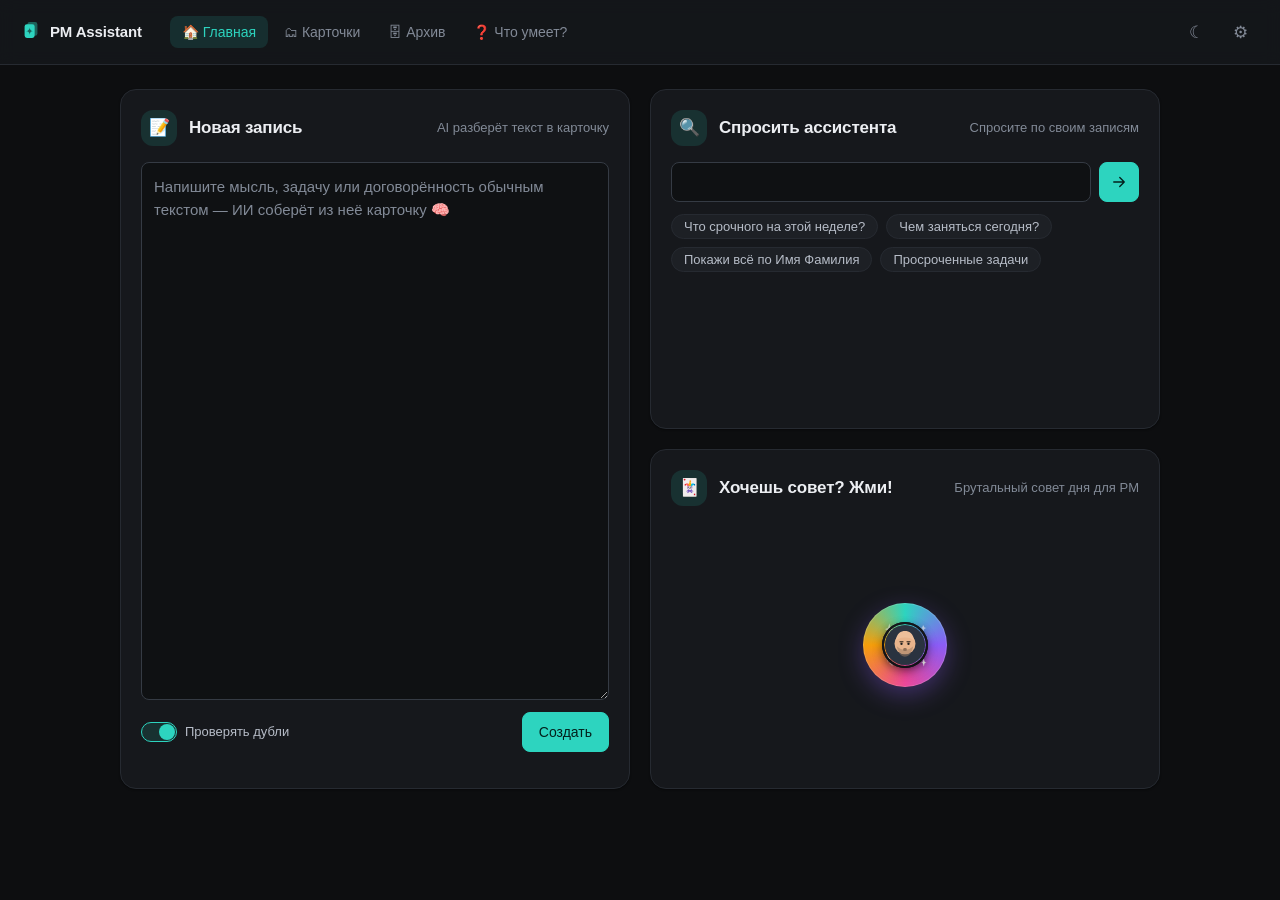
==== commit 67fadf32: "UI: короткий универсальный плейсхолдер Новой записи; актуализация блока «Что умеет» (12 карточек: +Р" ====
--- a/index.html
+++ b/index.html
@@ -9,7 +9,7 @@
   <title>PM Assistant</title>
   <link rel="icon" type="image/svg+xml" href="icon.svg" />
   <link rel="apple-touch-icon" href="icon.svg" />
-  <link rel="stylesheet" href="style.css?v=10" />
+  <link rel="stylesheet" href="style.css?v=11" />
 </head>
 <body>
   <header class="topbar">
@@ -66,11 +66,7 @@
         <textarea
           id="capture-input"
           class="capture-input"
-          placeholder="Просто напишите, что у&nbsp;вас в&nbsp;голове 🧠
-
-Например: «Созвон с&nbsp;Наташей по&nbsp;бэклогу до&nbsp;пятницы» или «Подготовить отчёт по&nbsp;продажам»
-
-Можно вставить сразу несколько заметок — если они про&nbsp;разное, ассистент предложит разбить их на&nbsp;отдельные карточки 🧩"
+          placeholder="Напишите мысль, задачу или договорённость обычным текстом — ИИ соберёт из&nbsp;неё карточку 🧠"
         ></textarea>
         <div class="capture-actions">
           <label class="switch" title="Перед сохранением проверять, нет ли похожей карточки">
@@ -103,7 +99,7 @@
                 <path d="M8 16 C8 27 12 32 18 32 C24 32 28 27 28 16 C25 21 21 23 18 23 C15 23 11 21 8 16 Z" fill="#4a3b30"/>
                 <circle cx="18" cy="16" r="8.4" fill="#e8b48c"/>
                 <path d="M9.6 14 C9.6 8 13 5 18 5 C23 5 26.4 8 26.4 14 C24 11 21 10.4 18 10.4 C15 10.4 12 11 9.6 14 Z" fill="#3a2f2a"/>
-                <path d="M11 18 C12 26 15 29 18 29 C21 29 20 22 18 22 C16 22 13 21 11 18 Z" fill="#3a2f2a"/>
+                <path d="M11 18 C12 26 15 29 18 29 C21 29 24 26 25 18 C23 21 20 22 18 22 C16 22 13 21 11 18 Z" fill="#3a2f2a"/>
                 <rect x="12.8" y="14" width="4" height="1.4" rx="0.7" fill="#3a2f2a"/>
                 <rect x="19.2" y="14" width="4" height="1.4" rx="0.7" fill="#3a2f2a"/>
                 <circle cx="15" cy="16.6" r="1" fill="#1a1a1a"/>
@@ -269,7 +265,7 @@
                 проекту, приоритету, сроку или дате создания, <b>чтобы</b> сосредоточиться на&nbsp;нужном.</p>
               <p class="help-desc">Доска со&nbsp;всеми активными карточками. Фильтры по&nbsp;персонам, проекту,
                 приоритету, сроку (просроченные / сегодня / неделя / месяц) и&nbsp;дате создания, сортировка и&nbsp;сброс
-                одного или всех фильтров сразу.</p>
+                одного или всех фильтров сразу. Видно, сколько карточек отобрано из&nbsp;общего числа.</p>
             </div>
           </li>
 
@@ -285,13 +281,14 @@
           </li>
 
           <li class="help-item">
-            <span class="help-icon">⚡</span>
-            <div class="help-body">
-              <h3 class="help-title">Приоритеты и&nbsp;сроки</h3>
-              <p class="help-jtbd"><b>Когда</b> дел много, <b>я&nbsp;хочу</b> видеть, что важнее и&nbsp;что горит,
-                <b>чтобы</b> правильно расставлять фокус.</p>
-              <p class="help-desc">Три уровня приоритета (Высокий / Средний / Низкий) и&nbsp;срок выполнения
-                у&nbsp;каждой карточки — с&nbsp;подсветкой просроченных.</p>
+            <span class="help-icon">✏️</span>
+            <div class="help-body">
+              <h3 class="help-title">Редактирование карточек</h3>
+              <p class="help-jtbd"><b>Когда</b> детали меняются или ассистент что-то распознал не&nbsp;так, <b>я&nbsp;хочу</b>
+                поправить любое поле прямо в&nbsp;карточке, <b>чтобы</b> данные оставались точными.</p>
+              <p class="help-desc">У&nbsp;каждой карточки — приоритет (Высокий / Средний / Низкий) и&nbsp;срок
+                с&nbsp;подсветкой просроченных. Заголовок, описание, персон, проекты, теги, приоритет и&nbsp;срок можно
+                изменить прямо в&nbsp;карточке, не&nbsp;пересоздавая запись.</p>
             </div>
           </li>
 
@@ -302,7 +299,7 @@
               <p class="help-jtbd"><b>Когда</b> карточка больше не нужна, <b>я&nbsp;хочу</b> убрать её с&nbsp;глаз,
                 но не потерять, <b>чтобы</b> при&nbsp;необходимости вернуть.</p>
               <p class="help-desc">Удалённые карточки попадают в&nbsp;архив — их можно вернуть, удалить навсегда
-                поштучно или очистить архив целиком.</p>
+                поштучно или очистить архив целиком. Сразу после удаления можно отменить действие одной кнопкой.</p>
             </div>
           </li>
 
@@ -390,6 +387,6 @@
   </div>
 
   <script src="config.js"></script>
-  <script type="module" src="app.js?v=10"></script>
+  <script type="module" src="app.js?v=11"></script>
 </body>
 </html>
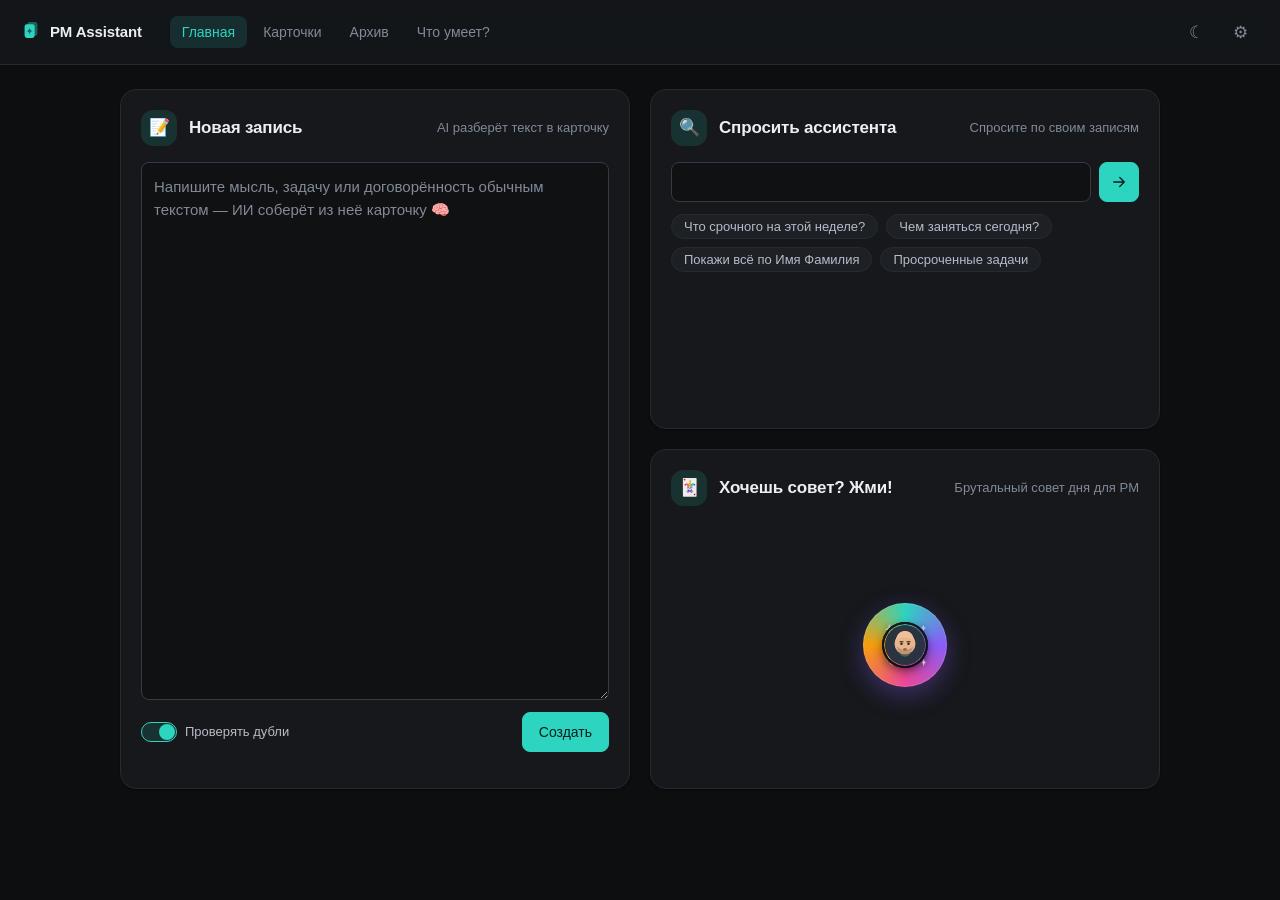
==== commit 57d7e6dc: "UI: убрать иконки из вкладок меню; кэш v=12" ====
--- a/index.html
+++ b/index.html
@@ -9,7 +9,7 @@
   <title>PM Assistant</title>
   <link rel="icon" type="image/svg+xml" href="icon.svg" />
   <link rel="apple-touch-icon" href="icon.svg" />
-  <link rel="stylesheet" href="style.css?v=11" />
+  <link rel="stylesheet" href="style.css?v=12" />
 </head>
 <body>
   <header class="topbar">
@@ -18,10 +18,10 @@
       <h1>PM Assistant</h1>
     </div>
     <nav class="tabs" role="tablist">
-      <button class="tab" role="tab" data-tab="capture" aria-selected="true">🏠 Главная</button>
-      <button class="tab" role="tab" data-tab="board" aria-selected="false">🗂 Карточки</button>
-      <button class="tab" role="tab" data-tab="archive" aria-selected="false">🗄 Архив</button>
-      <button class="tab" role="tab" data-tab="help" aria-selected="false">❓ Что умеет?</button>
+      <button class="tab" role="tab" data-tab="capture" aria-selected="true">Главная</button>
+      <button class="tab" role="tab" data-tab="board" aria-selected="false">Карточки</button>
+      <button class="tab" role="tab" data-tab="archive" aria-selected="false">Архив</button>
+      <button class="tab" role="tab" data-tab="help" aria-selected="false">Что умеет?</button>
     </nav>
     <div class="topbar-actions">
       <button id="theme-toggle" class="icon-btn" title="Переключить тему" aria-label="Переключить тему">☾</button>
@@ -387,6 +387,6 @@
   </div>
 
   <script src="config.js"></script>
-  <script type="module" src="app.js?v=11"></script>
+  <script type="module" src="app.js?v=12"></script>
 </body>
 </html>
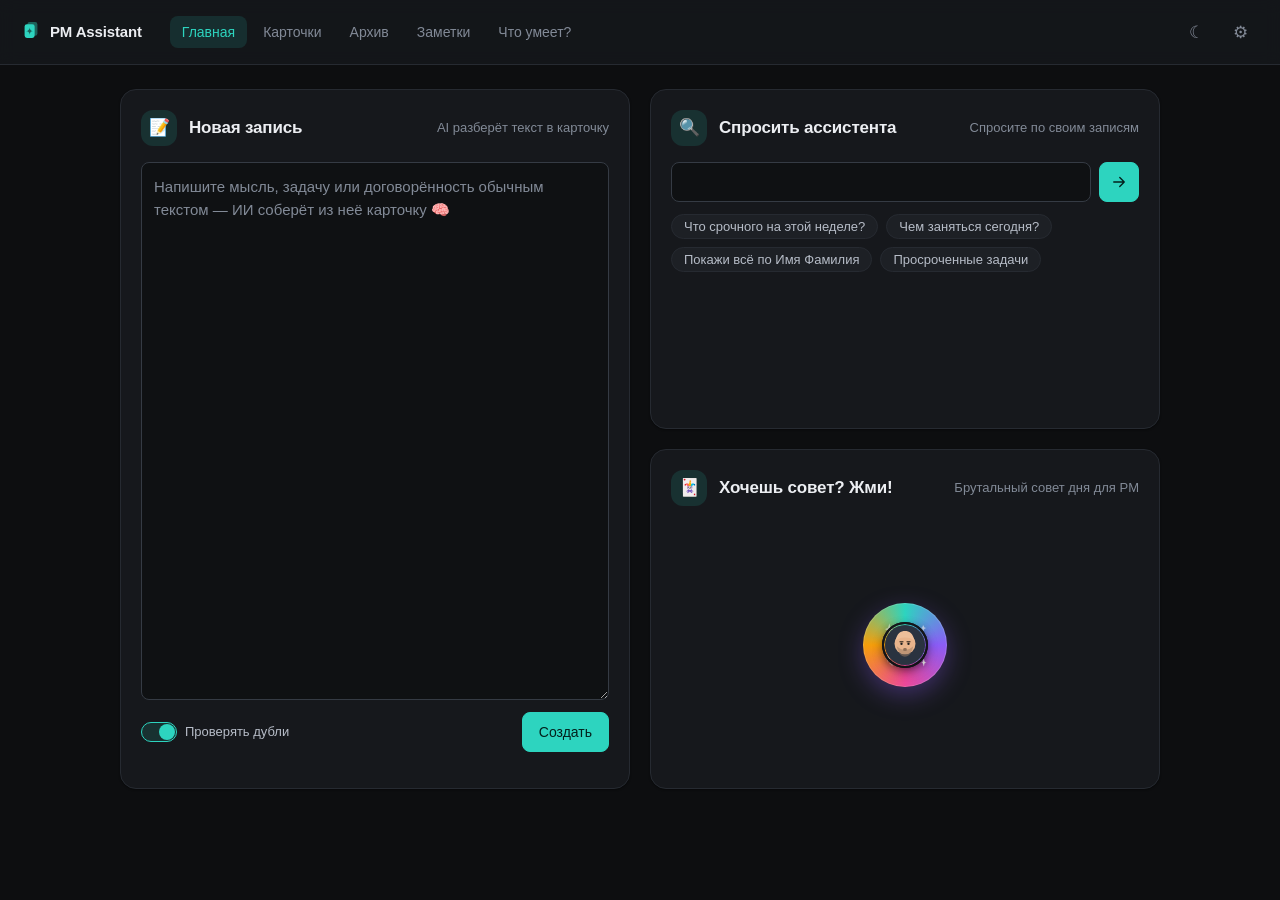
==== commit 8f7c7f15: "Раздел «Заметки»: автономный блокнот с форматированием (contenteditable) и синхронизацией через Supa" ====
--- a/index.html
+++ b/index.html
@@ -10,6 +10,7 @@
   <link rel="icon" type="image/svg+xml" href="icon.svg" />
   <link rel="apple-touch-icon" href="icon.svg" />
   <link rel="stylesheet" href="style.css?v=12" />
+  <link rel="stylesheet" href="notes.css?v=1" />
 </head>
 <body>
   <header class="topbar">
@@ -21,6 +22,7 @@
       <button class="tab" role="tab" data-tab="capture" aria-selected="true">Главная</button>
       <button class="tab" role="tab" data-tab="board" aria-selected="false">Карточки</button>
       <button class="tab" role="tab" data-tab="archive" aria-selected="false">Архив</button>
+      <button class="tab" role="tab" data-tab="notes" aria-selected="false">Заметки</button>
       <button class="tab" role="tab" data-tab="help" aria-selected="false">Что умеет?</button>
     </nav>
     <div class="topbar-actions">
@@ -198,6 +200,9 @@
       <p id="archive-empty" class="empty-col" hidden>Архив пуст.</p>
     </section>
 
+    <!-- ВКЛАДКА: ЗАМЕТКИ -->
+    <section id="view-notes" class="view" data-view="notes" hidden></section>
+
     <!-- ВКЛАДКА: ЧТО УМЕЕТ? -->
     <section id="view-help" class="view" data-view="help" hidden>
       <section class="home-block">
@@ -388,5 +393,6 @@
 
   <script src="config.js"></script>
   <script type="module" src="app.js?v=12"></script>
+  <script type="module" src="notes.js?v=1"></script>
 </body>
 </html>
--- a/notes.css
+++ b/notes.css
@@ -0,0 +1,206 @@
+/* notes.css — стили раздела «Заметки». Использует токены из style.css,
+   поэтому корректно работает в тёмной, светлой и «стеклянной» темах. */
+
+.notes-app {
+  display: flex;
+  gap: var(--s-4);
+  height: calc(100vh - 200px);
+  min-height: 460px;
+}
+
+/* ---------- Левая панель: список заметок ---------- */
+.notes-pane-list {
+  flex: 0 0 300px;
+  display: flex;
+  flex-direction: column;
+  background: var(--bg-elev);
+  border: 1px solid var(--border);
+  border-radius: var(--r-md);
+  overflow: hidden;
+}
+.notes-list-head {
+  display: flex;
+  align-items: center;
+  gap: var(--s-2);
+  padding: var(--s-3);
+  border-bottom: 1px solid var(--border);
+}
+.notes-list-head #note-new { white-space: nowrap; }
+.notes-search {
+  flex: 1;
+  min-width: 0;
+  height: var(--control-h-sm);
+  padding: 0 var(--s-3);
+  background: var(--bg-input);
+  border: 1px solid var(--border);
+  border-radius: var(--r-sm);
+  color: var(--text);
+  font-family: inherit;
+  font-size: var(--fs-sm);
+}
+.notes-search:focus { outline: none; border-color: var(--accent); box-shadow: var(--ring); }
+
+.notes-list { list-style: none; margin: 0; padding: 0; flex: 1; overflow-y: auto; }
+.note-item {
+  padding: var(--s-3) var(--s-4);
+  border-bottom: 1px solid var(--border);
+  cursor: pointer;
+  transition: background var(--tr);
+}
+.note-item:hover { background: var(--bg-elev-2); }
+.note-item.is-active { background: var(--accent-weak); }
+.note-item-title {
+  font-weight: var(--fw-semibold);
+  color: var(--text);
+  font-size: var(--fs-base);
+  white-space: nowrap;
+  overflow: hidden;
+  text-overflow: ellipsis;
+}
+.note-item-meta {
+  display: flex;
+  gap: var(--s-2);
+  margin-top: 2px;
+  font-size: var(--fs-xs);
+  color: var(--text-3);
+  white-space: nowrap;
+  overflow: hidden;
+}
+.note-item-date { flex: 0 0 auto; }
+.note-item-snippet { overflow: hidden; text-overflow: ellipsis; }
+
+.notes-empty { padding: var(--s-5); color: var(--text-3); font-size: var(--fs-sm); text-align: center; }
+.notes-status {
+  padding: var(--s-2) var(--s-3);
+  font-size: var(--fs-xs);
+  color: var(--text-3);
+  border-top: 1px solid var(--border);
+  min-height: 24px;
+}
+.notes-status.is-error { color: var(--danger); }
+
+/* ---------- Правая панель: редактор ---------- */
+.notes-pane-editor {
+  flex: 1;
+  min-width: 0;
+  display: flex;
+  flex-direction: column;
+  background: var(--bg-elev);
+  border: 1px solid var(--border);
+  border-radius: var(--r-md);
+  overflow: hidden;
+}
+.notes-toolbar {
+  display: flex;
+  flex-wrap: wrap;
+  align-items: center;
+  gap: var(--s-1);
+  padding: var(--s-2) var(--s-3);
+  border-bottom: 1px solid var(--border);
+  background: var(--bg-elev);
+}
+.fmt-btn {
+  height: var(--control-h-sm);
+  padding: 0 var(--s-2);
+  background: transparent;
+  border: 1px solid transparent;
+  border-radius: var(--r-sm);
+  color: var(--text-2);
+  font-family: inherit;
+  font-size: var(--fs-sm);
+  font-weight: var(--fw-medium);
+  cursor: pointer;
+  white-space: nowrap;
+  transition: background var(--tr), color var(--tr), border-color var(--tr);
+}
+.fmt-btn:hover { background: var(--bg-elev-2); color: var(--text); border-color: var(--border); }
+.fmt-btn:disabled { opacity: 0.4; cursor: not-allowed; }
+.fmt-bold { font-weight: var(--fw-semibold); }
+.fmt-italic { font-style: italic; }
+.fmt-strike { text-decoration: line-through; }
+.fmt-code { font-family: ui-monospace, "SF Mono", Menlo, Consolas, monospace; }
+
+.notes-back { display: none; font-size: var(--fs-lg); line-height: 1; padding: 0 var(--s-2); }
+
+/* Поле ввода — «как блокнот» */
+.note-editor {
+  flex: 1;
+  overflow-y: auto;
+  padding: var(--s-5) var(--s-6);
+  color: var(--text);
+  font-size: var(--fs-md);
+  line-height: var(--lh-base);
+  outline: none;
+}
+.note-editor[data-empty="true"]::before {
+  content: attr(data-placeholder);
+  color: var(--text-3);
+  pointer-events: none;
+}
+.note-editor:focus { outline: none; }
+.note-editor h1, .note-editor h2, .note-editor h3 {
+  margin: 0.6em 0 0.3em;
+  line-height: var(--lh-tight);
+  color: var(--text);
+}
+.note-editor h2 { font-size: var(--fs-lg); font-weight: var(--fw-semibold); }
+.note-editor p, .note-editor div { margin: 0 0 0.2em; }
+.note-editor ul, .note-editor ol { margin: 0.2em 0; padding-left: 1.5em; }
+.note-editor li { margin: 0.1em 0; }
+.note-editor blockquote {
+  margin: 0.4em 0;
+  padding: 0.2em 0 0.2em 0.9em;
+  border-left: 3px solid var(--accent);
+  color: var(--text-2);
+}
+.note-editor code {
+  font-family: ui-monospace, "SF Mono", Menlo, Consolas, monospace;
+  font-size: 0.92em;
+  background: var(--bg-elev-2);
+  border: 1px solid var(--border);
+  border-radius: 4px;
+  padding: 0.05em 0.35em;
+}
+.note-editor a { color: var(--accent); }
+
+/* Пункт чек-листа */
+.note-todo {
+  display: flex;
+  align-items: flex-start;
+  gap: var(--s-2);
+  margin: 0.15em 0;
+}
+.note-todo input[type="checkbox"] {
+  margin-top: 0.35em;
+  width: 16px;
+  height: 16px;
+  flex: 0 0 auto;
+  accent-color: var(--accent);
+  cursor: pointer;
+}
+.note-todo-text { flex: 1; min-width: 0; }
+.note-todo.done .note-todo-text { text-decoration: line-through; color: var(--text-3); }
+
+.notes-editor-foot {
+  display: flex;
+  align-items: center;
+  justify-content: space-between;
+  gap: var(--s-3);
+  padding: var(--s-2) var(--s-3);
+  border-top: 1px solid var(--border);
+}
+.note-meta { font-size: var(--fs-xs); color: var(--text-3); }
+.notes-foot-actions { display: flex; gap: var(--s-2); }
+.btn-danger { color: var(--danger); }
+.btn-danger:hover { background: var(--danger-weak); border-color: var(--danger); }
+
+/* ---------- Мобильная раскладка ---------- */
+@media (max-width: 720px) {
+  .notes-app { height: calc(100vh - 170px); gap: 0; }
+  .notes-pane-list { flex-basis: 100%; }
+  .notes-pane-editor { display: none; }
+  /* В режиме редактирования показываем только редактор + кнопку назад */
+  .notes-app.is-editing .notes-pane-list { display: none; }
+  .notes-app.is-editing .notes-pane-editor { display: flex; flex-basis: 100%; }
+  .notes-back { display: inline-flex; align-items: center; }
+}
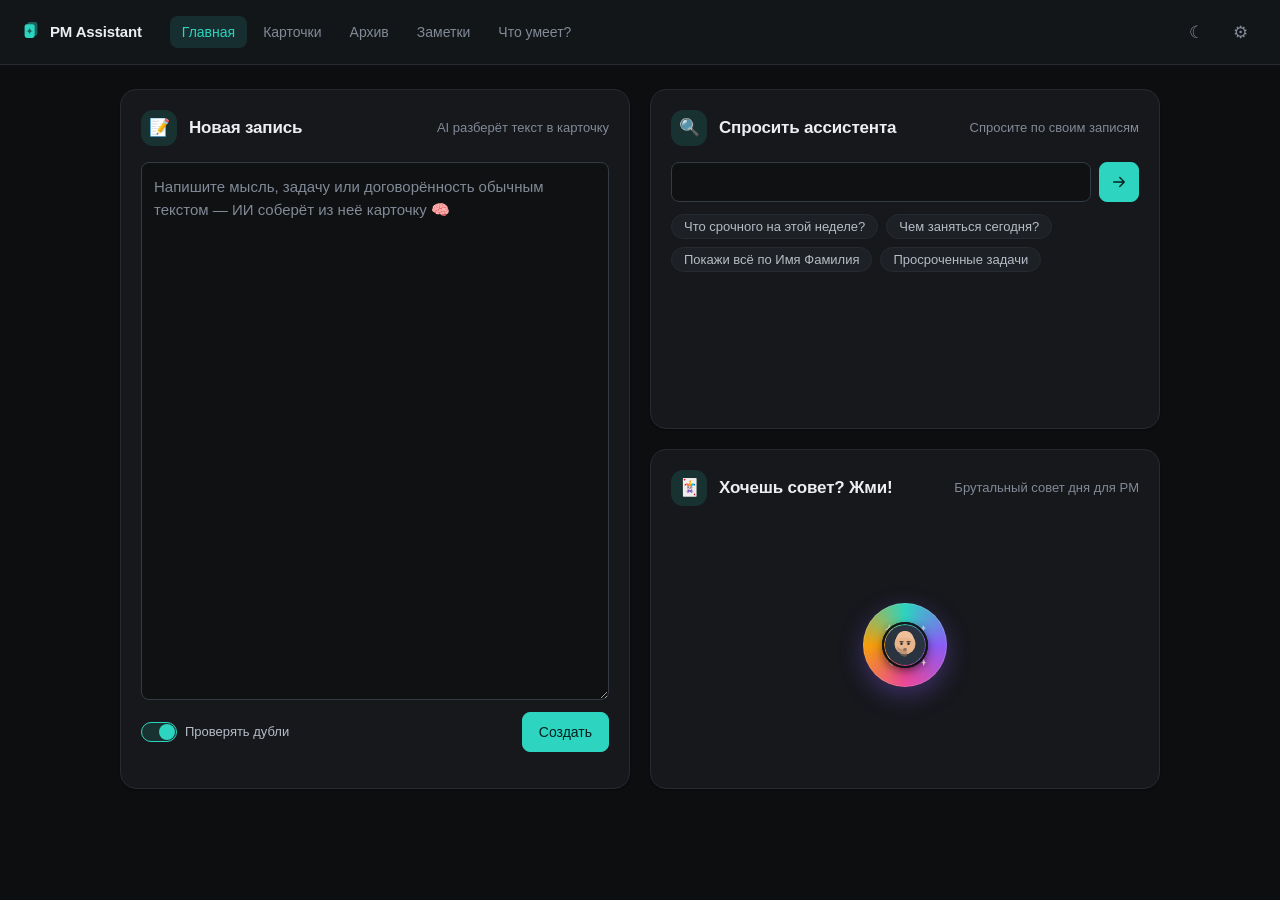
==== commit 060b097b: "Раздел «Заметки»: вкладка, секция, подключение notes.css/notes.js в index.html" ====
--- a/index.html
+++ b/index.html
@@ -101,7 +101,7 @@
                 <path d="M8 16 C8 27 12 32 18 32 C24 32 28 27 28 16 C25 21 21 23 18 23 C15 23 11 21 8 16 Z" fill="#4a3b30"/>
                 <circle cx="18" cy="16" r="8.4" fill="#e8b48c"/>
                 <path d="M9.6 14 C9.6 8 13 5 18 5 C23 5 26.4 8 26.4 14 C24 11 21 10.4 18 10.4 C15 10.4 12 11 9.6 14 Z" fill="#3a2f2a"/>
-                <path d="M11 18 C12 26 15 29 18 29 C21 29 24 26 25 18 C23 21 20 22 18 22 C16 22 13 21 11 18 Z" fill="#3a2f2a"/>
+                <path d="M11 18 C12 26 15 29 18 29 C21 29 20 22 18 22 C16 22 13 21 11 18 Z" fill="#3a2f2a"/>
                 <rect x="12.8" y="14" width="4" height="1.4" rx="0.7" fill="#3a2f2a"/>
                 <rect x="19.2" y="14" width="4" height="1.4" rx="0.7" fill="#3a2f2a"/>
                 <circle cx="15" cy="16.6" r="1" fill="#1a1a1a"/>
@@ -113,7 +113,7 @@
                 <circle cx="18" cy="18" r="17" fill="#2a3340"/>
                 <circle cx="18" cy="17" r="9" fill="#e8b48c"/>
                 <path d="M10 14 C11 8 14.5 6 18 6 C21.5 6 25 8 26 14 C23 12 21 11.5 18 11.5 C15 11.5 13 12 10 14 Z" fill="#edbf9a"/>
-                <path d="M11 19 C12 25 15 28 18 28 C21 28 24 25 25 19 C23 21 20.5 22 18 22 C15.5 22 13 21 11 19 Z" fill="#9a7a63" opacity="0.5"/>
+                <path d="M11 19 C12 25 15 28 18 28 C21 28 20.5 22 18 22 C15.5 22 13 21 11 19 Z" fill="#9a7a63" opacity="0.5"/>
                 <rect x="13.2" y="14.6" width="3.6" height="1.3" rx="0.6" fill="#5a4636"/>
                 <rect x="19.2" y="14.6" width="3.6" height="1.3" rx="0.6" fill="#5a4636"/>
                 <circle cx="15" cy="17" r="1" fill="#1a1a1a"/>
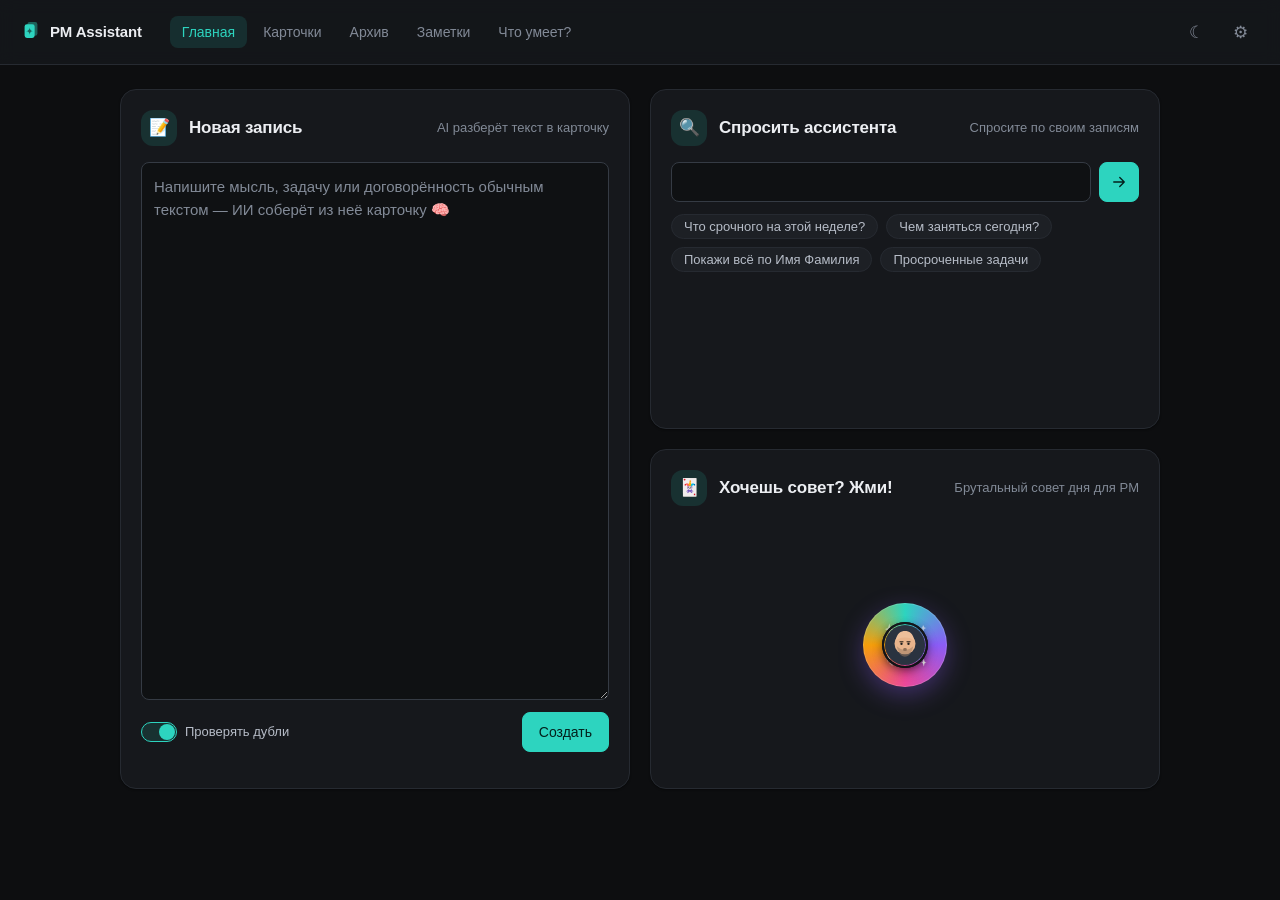
==== commit 665cb0ab: "Раздел «Заметки»: index.html — исправить SVG-пути аватаров (байтовое совпадение с исходником)" ====
--- a/index.html
+++ b/index.html
@@ -101,7 +101,7 @@
                 <path d="M8 16 C8 27 12 32 18 32 C24 32 28 27 28 16 C25 21 21 23 18 23 C15 23 11 21 8 16 Z" fill="#4a3b30"/>
                 <circle cx="18" cy="16" r="8.4" fill="#e8b48c"/>
                 <path d="M9.6 14 C9.6 8 13 5 18 5 C23 5 26.4 8 26.4 14 C24 11 21 10.4 18 10.4 C15 10.4 12 11 9.6 14 Z" fill="#3a2f2a"/>
-                <path d="M11 18 C12 26 15 29 18 29 C21 29 20 22 18 22 C16 22 13 21 11 18 Z" fill="#3a2f2a"/>
+                <path d="M11 18 C12 26 15 29 18 29 C21 29 24 26 25 18 C23 21 20 22 18 22 C16 22 13 21 11 18 Z" fill="#3a2f2a"/>
                 <rect x="12.8" y="14" width="4" height="1.4" rx="0.7" fill="#3a2f2a"/>
                 <rect x="19.2" y="14" width="4" height="1.4" rx="0.7" fill="#3a2f2a"/>
                 <circle cx="15" cy="16.6" r="1" fill="#1a1a1a"/>
@@ -113,7 +113,7 @@
                 <circle cx="18" cy="18" r="17" fill="#2a3340"/>
                 <circle cx="18" cy="17" r="9" fill="#e8b48c"/>
                 <path d="M10 14 C11 8 14.5 6 18 6 C21.5 6 25 8 26 14 C23 12 21 11.5 18 11.5 C15 11.5 13 12 10 14 Z" fill="#edbf9a"/>
-                <path d="M11 19 C12 25 15 28 18 28 C21 28 20.5 22 18 22 C15.5 22 13 21 11 19 Z" fill="#9a7a63" opacity="0.5"/>
+                <path d="M11 19 C12 25 15 28 18 28 C21 28 24 25 25 19 C23 21 20.5 22 18 22 C15.5 22 13 21 11 19 Z" fill="#9a7a63" opacity="0.5"/>
                 <rect x="13.2" y="14.6" width="3.6" height="1.3" rx="0.6" fill="#5a4636"/>
                 <rect x="19.2" y="14.6" width="3.6" height="1.3" rx="0.6" fill="#5a4636"/>
                 <circle cx="15" cy="17" r="1" fill="#1a1a1a"/>
